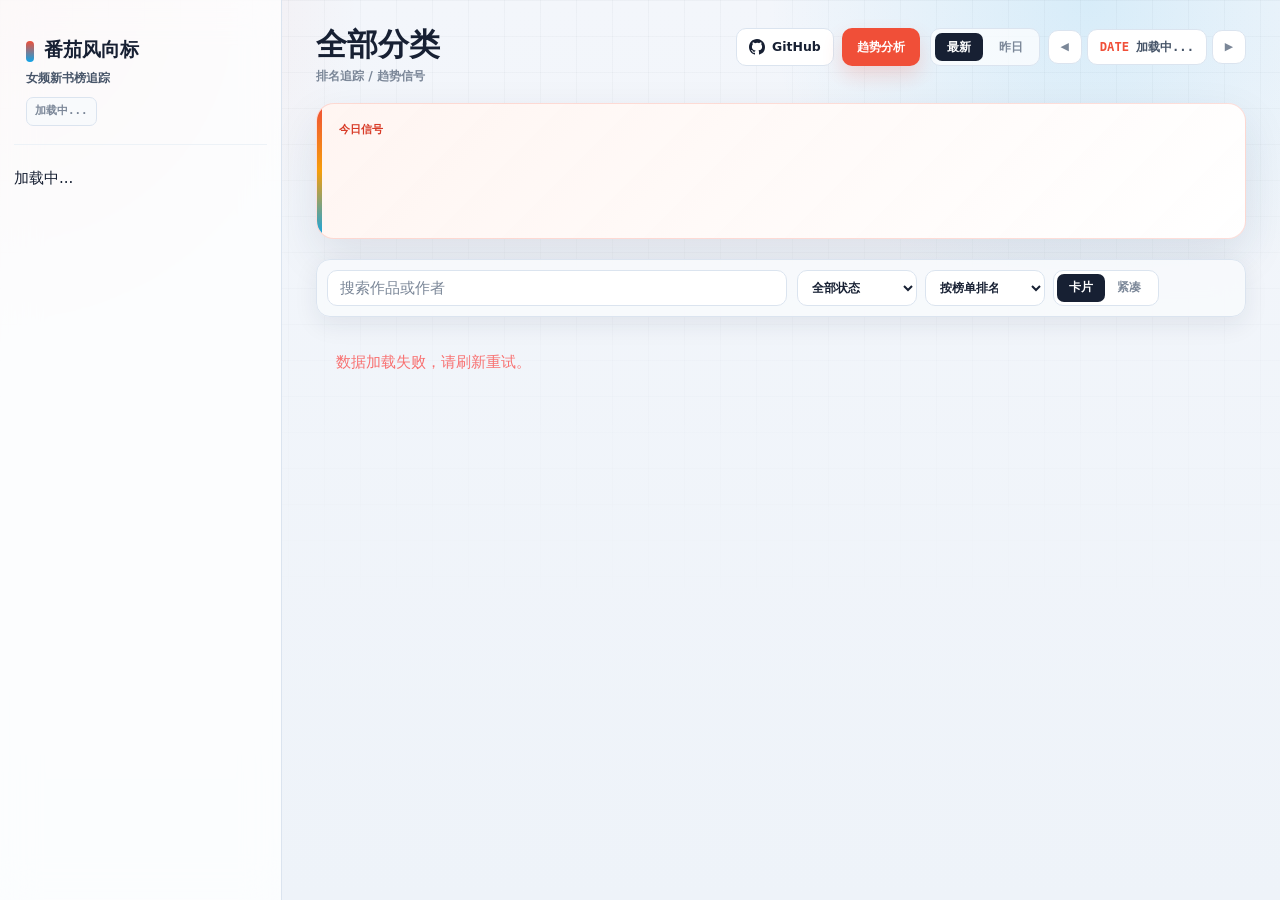
==== index.html @ 309a1c11 "Improve dashboard UI and filtering" ====
<!DOCTYPE html>
<html lang="zh-CN">
<head>
    <meta charset="UTF-8">
    <meta name="viewport" content="width=device-width, initial-scale=1.0">
    <title>番茄女频新书榜 · 风向标 | 每日女频趋势追踪</title>
    <link rel="stylesheet" href="css/style.css">
    <meta name="description" content="番茄小说女频新书榜趋势分析与风向标">
</head>
<body>
    <div class="app-container">
        <!-- 侧边栏 -->
        <aside class="sidebar" id="sidebar">
            <div class="sidebar-header">
                <h1>番茄风向标</h1>
                <p class="sidebar-subtitle">女频新书榜追踪</p>
                <p id="update-date" class="update-date">加载中...</p>
            </div>
            <nav class="category-nav">
                <ul id="category-list">
                    <li class="loading-item">加载中...</li>
                </ul>
            </nav>
        </aside>

        <!-- 主内容区 -->
        <main class="main-content">
            <header class="main-header">
                <button class="mobile-menu-btn" id="mobile-menu-btn" aria-label="菜单">☰</button>
                <div class="header-left">
                    <h2 id="current-category-title">全部分类</h2>
                </div>
                <div class="header-right">
                    <div class="header-links">
                        <a class="github-link-btn" href="https://github.com/IGuanggg/FanqieRankTracker" target="_blank" rel="noopener noreferrer" aria-label="打开 GitHub 仓库">
                            <svg viewBox="0 0 16 16" aria-hidden="true" focusable="false">
                                <path d="M8 0C3.58 0 0 3.58 0 8c0 3.54 2.29 6.53 5.47 7.59.4.07.55-.17.55-.38 0-.19-.01-.82-.01-1.49-2.01.37-2.53-.49-2.69-.94-.09-.23-.48-.94-.82-1.13-.28-.15-.68-.52-.01-.53.63-.01 1.08.58 1.23.82.72 1.21 1.87.87 2.33.66.07-.52.28-.87.51-1.07-1.78-.2-3.64-.89-3.64-3.95 0-.87.31-1.59.82-2.15-.08-.2-.36-1.02.08-2.12 0 0 .67-.21 2.2.82A7.65 7.65 0 0 1 8 3.87c.68 0 1.36.09 2 .26 1.53-1.04 2.2-.82 2.2-.82.44 1.1.16 1.92.08 2.12.51.56.82 1.27.82 2.15 0 3.07-1.87 3.75-3.65 3.95.29.25.54.73.54 1.48 0 1.07-.01 1.93-.01 2.2 0 .21.15.46.55.38A8.013 8.013 0 0 0 16 8c0-4.42-3.58-8-8-8Z"/>
                            </svg>
                            <span>GitHub</span>
                        </a>
                        <a class="trend-link-btn" href="trend.html">趋势分析</a>
                    </div>
                    <div class="date-tools">
                        <div class="date-presets" id="date-presets">
                            <button class="preset-btn active" data-preset="latest">最新</button>
                            <button class="preset-btn" data-preset="yesterday">昨日</button>
                        </div>
                        <div class="date-picker-wrap">
                            <button class="date-nav-btn" id="date-prev" aria-label="前一天" title="前一天">◀</button>
                            <button class="date-picker-btn" id="date-picker-btn">
                                <span class="date-icon">DATE</span>
                                <span id="date-display">加载中...</span>
                            </button>
                            <button class="date-nav-btn" id="date-next" aria-label="后一天" title="后一天">▶</button>
                            <input type="date" id="date-input" class="date-input-hidden">
                        </div>
                    </div>
                </div>
            </header>

            <!-- 风向标区域 -->
            <section class="trend-panel" id="trend-panel">
                <div class="trend-ai is-collapsed" id="trend-ai">
                    <div class="ai-heading">
                        <div class="ai-label">今日信号</div>
                        <button class="ai-toggle" id="ai-toggle" type="button" aria-expanded="false" aria-controls="ai-content">展开</button>
                    </div>
                    <div class="ai-content" id="ai-content"></div>
                </div>
            </section>

            <section class="ranking-toolbar" aria-label="榜单筛选">
                <label class="search-field" for="book-search">
                    <span class="sr-only">搜索作品或作者</span>
                    <input id="book-search" type="search" placeholder="搜索作品或作者" autocomplete="off">
                </label>
                <div class="ranking-filters">
                    <select id="change-filter" aria-label="筛选排名状态">
                        <option value="all">全部状态</option>
                        <option value="new">新上榜</option>
                        <option value="up">排名上升</option>
                        <option value="down">排名下降</option>
                    </select>
                    <select id="sort-mode" aria-label="榜单排序方式">
                        <option value="rank">按榜单排名</option>
                        <option value="reads">按在读数</option>
                        <option value="momentum">按上升幅度</option>
                    </select>
                    <div class="view-switch" role="group" aria-label="榜单视图">
                        <button class="view-btn active" type="button" data-view="cards" aria-pressed="true">卡片</button>
                        <button class="view-btn" type="button" data-view="compact" aria-pressed="false">紧凑</button>
                    </div>
                </div>
                <p class="result-summary" id="result-summary" aria-live="polite"></p>
            </section>

            <!-- 书籍瀑布流 -->
            <section class="books-waterfall" id="books-waterfall">
                <!-- 书籍卡片由 JS 动态渲染 -->
            </section>
        </main>
    </div>

    <script src="js/app.js"></script>
</body>
</html>
---- css/style.css ----
/* ============================================================
   Fanqie Rank Tracker - Tomato Signal Dashboard
   Based on Open Design "dashboard": compact cards, cool surfaces,
   status-first information design. Adapted with Fanqie tomato red
   and readable Chinese data typography.
   ============================================================ */

:root {
    --bg: #f3f6fb;
    --bg-strong: #e8eef7;
    --surface: #ffffff;
    --surface-soft: #f8fafc;
    --surface-tint: #fff4f0;
    --surface-cool: #eef6ff;
    --panel: rgba(255, 255, 255, 0.86);
    --panel-solid: #ffffff;
    --border: #dbe4ef;
    --border-soft: #edf2f7;
    --border-strong: #c8d4e3;

    --text-primary: #172033;
    --text-secondary: #475569;
    --text-muted: #7b8798;
    --text-faint: #a8b3c3;

    --accent: #f04f38;
    --accent-strong: #d83b27;
    --accent-soft: rgba(240, 79, 56, 0.1);
    --accent-wash: #fff0eb;
    --accent-on: #ffffff;

    --info: #0ea5e9;
    --info-soft: rgba(14, 165, 233, 0.1);
    --green: #10b981;
    --green-soft: rgba(16, 185, 129, 0.12);
    --red: #ef4444;
    --red-soft: rgba(239, 68, 68, 0.1);
    --amber: #f59e0b;
    --amber-soft: rgba(245, 158, 11, 0.13);
    --purple: #7c3aed;

    --shadow-card: 0 18px 46px rgba(25, 39, 64, 0.1);
    --shadow-hover: 0 22px 54px rgba(25, 39, 64, 0.16);
    --ring: 0 0 0 4px rgba(240, 79, 56, 0.14);

    --radius-xl: 18px;
    --radius-lg: 14px;
    --radius-md: 10px;
    --radius-sm: 7px;
    --radius-pill: 999px;

    --sidebar-w: 282px;
    --font-display: Inter, "PingFang SC", "Microsoft YaHei", system-ui, sans-serif;
    --font-body: Inter, "PingFang SC", "Microsoft YaHei", system-ui, sans-serif;
    --font-mono: "IBM Plex Mono", "SFMono-Regular", Consolas, ui-monospace, monospace;
}

* {
    box-sizing: border-box;
    margin: 0;
    padding: 0;
}

html {
    color-scheme: light;
}

body {
    min-height: 100vh;
    background:
        radial-gradient(circle at top left, rgba(240, 79, 56, 0.12), transparent 360px),
        radial-gradient(circle at 85% 0, rgba(14, 165, 233, 0.12), transparent 320px),
        linear-gradient(180deg, var(--bg) 0%, #eef3f9 100%);
    color: var(--text-primary);
    font-family: var(--font-body);
    font-size: 15px;
    line-height: 1.55;
    overflow-x: hidden;
    -webkit-font-smoothing: antialiased;
    text-rendering: optimizeLegibility;
}

body::before {
    content: "";
    position: fixed;
    inset: 0;
    pointer-events: none;
    background-image:
        linear-gradient(rgba(23, 32, 51, 0.035) 1px, transparent 1px),
        linear-gradient(90deg, rgba(23, 32, 51, 0.035) 1px, transparent 1px);
    background-size: 36px 36px;
    mask-image: linear-gradient(180deg, rgba(0, 0, 0, 0.85), transparent 70%);
    z-index: -1;
}

button,
select,
input {
    font: inherit;
}

button,
a,
select {
    -webkit-tap-highlight-color: transparent;
}

button:focus-visible,
a:focus-visible,
select:focus-visible,
input:focus-visible {
    outline: none;
    box-shadow: var(--ring);
}

::selection {
    background: rgba(240, 79, 56, 0.2);
    color: var(--text-primary);
}

::-webkit-scrollbar {
    width: 10px;
    height: 10px;
}

::-webkit-scrollbar-track {
    background: transparent;
}

::-webkit-scrollbar-thumb {
    background: #cbd6e4;
    border: 3px solid transparent;
    border-radius: var(--radius-pill);
    background-clip: content-box;
}

::-webkit-scrollbar-thumb:hover {
    background: #aebbd0;
    border: 3px solid transparent;
    background-clip: content-box;
}

.app-container {
    display: flex;
    min-height: 100vh;
}

/* ===== Sidebar ===== */
.sidebar {
    width: var(--sidebar-w);
    flex-shrink: 0;
    position: sticky;
    top: 0;
    z-index: 100;
    height: 100vh;
    padding: 24px 14px;
    overflow-y: auto;
    background: rgba(255, 255, 255, 0.78);
    border-right: 1px solid var(--border);
    backdrop-filter: blur(18px);
    -webkit-backdrop-filter: blur(18px);
    transition: transform 0.22s cubic-bezier(0.2, 0, 0, 1);
}

.sidebar-header {
    margin-bottom: 22px;
    padding: 14px 12px 18px;
    border-bottom: 1px solid var(--border-soft);
}

.sidebar-header h1 {
    position: relative;
    padding-left: 18px;
    color: var(--text-primary);
    font-family: var(--font-display);
    font-size: 1.2rem;
    font-weight: 760;
    line-height: 1.2;
}

.sidebar-header h1::before {
    content: "";
    position: absolute;
    left: 0;
    top: 0.18em;
    width: 8px;
    height: 1.05em;
    border-radius: var(--radius-pill);
    background: linear-gradient(180deg, var(--accent), var(--info));
}

.sidebar-subtitle {
    margin-top: 7px;
    color: var(--text-secondary);
    font-size: 0.78rem;
    font-weight: 650;
}

.update-date {
    display: inline-flex;
    margin-top: 10px;
    padding: 5px 8px;
    border: 1px solid var(--border);
    border-radius: var(--radius-sm);
    background: var(--surface-soft);
    color: var(--text-muted);
    font-family: var(--font-mono);
    font-size: 0.68rem;
    font-weight: 650;
}

.category-nav ul {
    list-style: none;
}

.category-option {
    width: 100%;
    min-height: 38px;
    margin-bottom: 4px;
    padding: 9px 10px;
    border: 1px solid transparent;
    border-radius: var(--radius-md);
    background: transparent;
    color: var(--text-secondary);
    cursor: pointer;
    display: flex;
    align-items: center;
    justify-content: space-between;
    gap: 8px;
    font-size: 0.88rem;
    font-weight: 620;
    text-align: left;
    transition:
        background-color 0.18s ease,
        border-color 0.18s ease,
        color 0.18s ease,
        transform 0.18s ease;
}

.category-option:hover {
    background: var(--surface-soft);
    border-color: var(--border);
    color: var(--text-primary);
    transform: translateX(2px);
}

.category-nav li.active .category-option {
    background: var(--accent-wash);
    border-color: rgba(240, 79, 56, 0.22);
    color: var(--accent-strong);
}

.cat-badge {
    min-width: 28px;
    padding: 2px 7px;
    border-radius: var(--radius-pill);
    font-family: var(--font-mono);
    font-size: 0.68rem;
    font-weight: 760;
    text-align: center;
}

.cat-badge.new {
    background: var(--green-soft);
    color: #087f5b;
}

/* ===== Main Layout ===== */
.main-content {
    flex: 1;
    min-width: 0;
    padding: 28px 34px 48px;
}

.main-header {
    display: flex;
    align-items: flex-start;
    justify-content: space-between;
    gap: 20px;
    margin-bottom: 20px;
}

.header-left {
    flex-shrink: 0;
    min-width: 0;
}

.main-header h2 {
    color: var(--text-primary);
    font-family: var(--font-display);
    font-size: clamp(1.65rem, 2.4vw, 2.35rem);
    font-weight: 780;
    line-height: 1.08;
    letter-spacing: 0;
}

.main-header h2::after {
    content: "排名追踪 / 趋势信号";
    display: block;
    margin-top: 8px;
    color: var(--text-muted);
    font-family: var(--font-body);
    font-size: 0.78rem;
    font-weight: 650;
}

.header-right {
    display: flex;
    align-items: center;
    justify-content: flex-end;
    flex-wrap: wrap;
    gap: 10px;
}

.header-links,
.date-tools {
    display: flex;
    align-items: center;
    gap: 8px;
}

.github-link-btn,
.trend-link-btn,
.preset-btn,
.date-picker-btn,
.date-nav-btn,
.mobile-menu-btn,
.range-btn,
.category-chip,
.back-link,
.source-link-btn,
.hot-type-row,
.book-copy-btn,
.category-option,
.ai-toggle,
.view-btn {
    transition:
        background-color 0.18s ease,
        border-color 0.18s ease,
        color 0.18s ease,
        box-shadow 0.18s ease,
        transform 0.18s ease;
}

.github-link-btn {
    min-height: 36px;
    padding: 8px 12px;
    border: 1px solid var(--border);
    border-radius: var(--radius-md);
    background: var(--surface);
    color: var(--text-primary);
    display: inline-flex;
    align-items: center;
    justify-content: center;
    gap: 7px;
    font-size: 0.78rem;
    font-weight: 760;
    text-decoration: none;
    white-space: nowrap;
}

.github-link-btn svg {
    width: 16px;
    height: 16px;
    fill: currentColor;
    flex: 0 0 auto;
}

.github-link-btn:hover {
    border-color: var(--text-primary);
    background: var(--text-primary);
    color: #ffffff;
    transform: translateY(-1px);
}

.trend-link-btn {
    min-height: 36px;
    padding: 8px 14px;
    border: 1px solid rgba(240, 79, 56, 0.24);
    border-radius: var(--radius-md);
    background: var(--accent);
    color: var(--accent-on);
    display: inline-flex;
    align-items: center;
    justify-content: center;
    font-size: 0.78rem;
    font-weight: 760;
    text-decoration: none;
    white-space: nowrap;
    box-shadow: 0 10px 20px rgba(240, 79, 56, 0.18);
}

.trend-link-btn:hover {
    background: var(--accent-strong);
    transform: translateY(-1px);
}

.date-presets,
.trend-range {
    display: inline-flex;
    gap: 4px;
    padding: 4px;
    border: 1px solid var(--border);
    border-radius: var(--radius-md);
    background: rgba(255, 255, 255, 0.7);
}

.preset-btn,
.range-btn {
    height: 28px;
    padding: 0 12px;
    border: 0;
    border-radius: var(--radius-sm);
    background: transparent;
    color: var(--text-muted);
    cursor: pointer;
    font-size: 0.75rem;
    font-weight: 720;
    white-space: nowrap;
}

.preset-btn:hover,
.range-btn:hover {
    background: var(--surface-soft);
    color: var(--text-primary);
}

.preset-btn.active,
.range-btn.active {
    background: var(--text-primary);
    color: #ffffff;
}

.date-picker-wrap {
    display: inline-flex;
    align-items: center;
    gap: 5px;
    position: relative;
}

.date-picker-btn {
    min-height: 36px;
    padding: 8px 12px;
    border: 1px solid var(--border);
    border-radius: var(--radius-md);
    background: var(--surface);
    color: var(--text-secondary);
    cursor: pointer;
    display: inline-flex;
    align-items: center;
    gap: 7px;
    font-family: var(--font-mono);
    font-size: 0.76rem;
    font-weight: 650;
    white-space: nowrap;
}

.date-picker-btn:hover {
    border-color: rgba(240, 79, 56, 0.28);
    color: var(--accent-strong);
}

.date-picker-btn .date-icon {
    color: var(--accent);
    font-size: 0.76rem;
}

.date-nav-btn {
    width: 34px;
    height: 34px;
    border: 1px solid var(--border);
    border-radius: var(--radius-md);
    background: var(--surface);
    color: var(--text-muted);
    cursor: pointer;
    display: inline-flex;
    align-items: center;
    justify-content: center;
    font-size: 0.68rem;
}

.date-nav-btn:hover:not(:disabled) {
    border-color: var(--accent);
    color: var(--accent-strong);
    transform: translateY(-1px);
}

.date-nav-btn:disabled {
    opacity: 0.42;
    cursor: not-allowed;
}

.date-picker-btn.is-historical {
    background: var(--accent-wash);
    border-color: rgba(240, 79, 56, 0.28);
    color: var(--accent-strong);
}

.date-input-hidden {
    position: absolute;
    top: 100%;
    right: 0;
    width: 0;
    height: 0;
    border: 0;
    opacity: 0;
    pointer-events: none;
}

.mobile-menu-btn {
    display: none;
    width: 38px;
    height: 38px;
    border: 1px solid var(--border);
    border-radius: var(--radius-md);
    background: var(--surface);
    color: var(--text-primary);
    cursor: pointer;
    font-size: 1rem;
}

.mobile-menu-btn:hover {
    border-color: var(--accent);
    color: var(--accent);
}

/* ===== Trend Panel ===== */
.trend-panel {
    display: grid;
    grid-template-columns: 1fr;
    margin-bottom: 20px;
}

.trend-ai {
    position: relative;
    min-height: 136px;
    padding: 18px 22px 20px;
    border: 1px solid rgba(240, 79, 56, 0.18);
    border-radius: var(--radius-xl);
    background:
        linear-gradient(135deg, rgba(255, 244, 240, 0.9), rgba(255, 255, 255, 0.96)),
        var(--surface);
    box-shadow: var(--shadow-card);
    overflow: hidden;
}

.ai-heading {
    margin-bottom: 10px;
    display: flex;
    align-items: center;
    justify-content: space-between;
    gap: 12px;
}

.ai-toggle {
    display: none;
    min-height: 30px;
    padding: 5px 10px;
    border: 1px solid rgba(240, 79, 56, 0.2);
    border-radius: var(--radius-sm);
    background: var(--accent-wash);
    color: var(--accent-strong);
    cursor: pointer;
    font-size: 0.74rem;
    font-weight: 720;
}

.trend-ai::before {
    content: "";
    position: absolute;
    inset: 0 auto 0 0;
    width: 5px;
    background: linear-gradient(180deg, var(--accent), var(--amber), var(--info));
}

.ai-label,
.panel-kicker,
.back-link {
    color: var(--accent-strong);
    font-family: var(--font-mono);
    font-size: 0.68rem;
    font-weight: 760;
    letter-spacing: 0;
    text-transform: uppercase;
}

.ai-label {
    margin-bottom: 0;
}

.ai-content {
    color: var(--text-secondary);
    font-size: 0.92rem;
    line-height: 1.85;
    white-space: pre-wrap;
    user-select: text;
}

.ai-content strong,
.summary-item strong {
    padding: 1px 5px;
    border-radius: 4px;
    background: var(--accent-soft);
    color: var(--accent-strong);
    font-weight: 760;
}

.ai-content em {
    color: #087f5b;
    font-style: normal;
    font-weight: 720;
}

.ai-content .cursor {
    display: inline-block;
    width: 2px;
    height: 1.05em;
    margin-left: 2px;
    background: var(--accent);
    vertical-align: text-bottom;
    animation: blink 0.8s steps(1) infinite;
}

@keyframes blink {
    0%, 100% { opacity: 1; }
    50% { opacity: 0; }
}

.ai-loading,
.muted-line {
    color: var(--text-muted);
    font-size: 0.86rem;
}

/* ===== Ranking Toolbar ===== */
.ranking-toolbar {
    position: sticky;
    top: 0;
    z-index: 40;
    margin-bottom: 14px;
    padding: 10px;
    border: 1px solid var(--border);
    border-radius: var(--radius-lg);
    background: rgba(248, 250, 252, 0.92);
    box-shadow: 0 8px 24px rgba(25, 39, 64, 0.08);
    backdrop-filter: blur(16px);
    -webkit-backdrop-filter: blur(16px);
    display: grid;
    grid-template-columns: minmax(210px, 1fr) auto auto;
    align-items: center;
    gap: 10px;
}

.search-field input,
.ranking-filters select {
    width: 100%;
    height: 36px;
    border: 1px solid var(--border);
    border-radius: var(--radius-md);
    background: var(--surface);
    color: var(--text-primary);
}

.search-field input { padding: 0 12px; }
.search-field input::placeholder { color: var(--text-muted); }

.ranking-filters {
    display: flex;
    align-items: center;
    gap: 8px;
}

.ranking-filters select {
    min-width: 118px;
    padding: 0 30px 0 10px;
    cursor: pointer;
    font-size: 0.78rem;
    font-weight: 650;
}

.view-switch {
    min-width: 106px;
    flex-shrink: 0;
    display: inline-flex;
    padding: 3px;
    border: 1px solid var(--border);
    border-radius: var(--radius-md);
    background: var(--surface);
}

.view-btn {
    min-width: 48px;
    height: 28px;
    padding: 0 10px;
    border: 0;
    border-radius: var(--radius-sm);
    background: transparent;
    color: var(--text-muted);
    cursor: pointer;
    font-size: 0.74rem;
    font-weight: 720;
    white-space: nowrap;
}

.view-btn.active { background: var(--text-primary); color: #ffffff; }

.result-summary {
    min-width: 66px;
    color: var(--text-muted);
    font-family: var(--font-mono);
    font-size: 0.72rem;
    font-weight: 650;
    text-align: right;
    white-space: nowrap;
}

.sr-only {
    position: absolute;
    width: 1px;
    height: 1px;
    padding: 0;
    margin: -1px;
    overflow: hidden;
    clip: rect(0, 0, 0, 0);
    white-space: nowrap;
    border: 0;
}

/* ===== Book Grid ===== */
.books-waterfall {
    display: grid;
    grid-template-columns: repeat(auto-fill, minmax(292px, 1fr));
    gap: 16px;
    align-items: start;
}

.book-card {
    position: relative;
    min-height: 188px;
    overflow: hidden;
    border: 1px solid var(--border);
    border-radius: var(--radius-lg);
    background: var(--surface);
    box-shadow: var(--shadow-card);
    user-select: text;
    -webkit-user-select: text;
    transition:
        border-color 0.2s ease,
        box-shadow 0.2s ease,
        transform 0.2s ease;
}

.book-card-link {
    min-height: 188px;
    display: grid;
    grid-template-columns: 98px minmax(0, 1fr);
    color: inherit;
    text-decoration: none;
}

.book-card:hover {
    border-color: rgba(240, 79, 56, 0.3);
    box-shadow: var(--shadow-hover);
    transform: translateY(-3px);
}

.book-card:focus-within {
    border-color: rgba(240, 79, 56, 0.34);
    box-shadow: var(--ring), var(--shadow-card);
}

.book-card-link:focus-visible {
    outline: none;
    box-shadow: none;
}

.book-cover {
    min-height: 188px;
    background:
        linear-gradient(135deg, rgba(240, 79, 56, 0.18), rgba(14, 165, 233, 0.12)),
        var(--surface-cool);
    overflow: hidden;
    position: relative;
}

.book-cover img {
    width: 100%;
    height: 100%;
    min-height: 188px;
    object-fit: cover;
    display: block;
    transition: transform 0.5s ease;
}

.book-card:hover .book-cover img {
    transform: scale(1.04);
}

.no-cover {
    height: 100%;
    min-height: 188px;
    padding: 12px;
    color: var(--text-muted);
    display: flex;
    align-items: center;
    justify-content: center;
    font-size: 0.78rem;
    text-align: center;
}

.book-info {
    min-width: 0;
    padding: 14px 14px 52px;
    display: flex;
    flex-direction: column;
    gap: 8px;
}

.book-title {
    color: var(--text-primary);
    display: -webkit-box;
    overflow: hidden;
    font-family: var(--font-display);
    font-size: 0.98rem;
    font-weight: 760;
    letter-spacing: 0;
    line-height: 1.45;
    -webkit-box-orient: vertical;
    -webkit-line-clamp: 2;
}

.book-meta {
    display: flex;
    align-items: center;
    justify-content: space-between;
    gap: 8px;
    color: var(--text-muted);
    font-size: 0.75rem;
}

.book-author {
    min-width: 0;
    overflow: hidden;
    color: var(--text-secondary);
    font-weight: 650;
    text-overflow: ellipsis;
    white-space: nowrap;
}

.book-reads {
    flex-shrink: 0;
    padding: 3px 7px;
    border: 1px solid rgba(240, 79, 56, 0.18);
    border-radius: var(--radius-pill);
    background: var(--accent-wash);
    color: var(--accent-strong);
    font-family: var(--font-mono);
    font-size: 0.68rem;
    font-weight: 700;
}

.book-intro {
    color: var(--text-muted);
    display: -webkit-box;
    overflow: hidden;
    font-size: 0.78rem;
    line-height: 1.65;
    -webkit-box-orient: vertical;
    -webkit-line-clamp: 3;
}

.book-rank {
    position: absolute;
    left: 10px;
    top: 10px;
    z-index: 10;
    min-width: 32px;
    padding: 4px 8px;
    border: 1px solid rgba(255, 255, 255, 0.42);
    border-radius: var(--radius-md);
    background: rgba(23, 32, 51, 0.78);
    color: #ffffff;
    font-family: var(--font-mono);
    font-size: 0.76rem;
    font-weight: 800;
    text-align: center;
    backdrop-filter: blur(10px);
    -webkit-backdrop-filter: blur(10px);
}

.rank-1 {
    background: linear-gradient(135deg, #ff6a3d, #f59e0b);
    border-color: transparent;
}

.rank-2 {
    background: linear-gradient(135deg, #64748b, #94a3b8);
    border-color: transparent;
}

.rank-3 {
    background: linear-gradient(135deg, #9a6b3d, #d19b61);
    border-color: transparent;
}

.book-change {
    position: absolute;
    right: 10px;
    top: 10px;
    z-index: 10;
    padding: 4px 8px;
    border-radius: var(--radius-md);
    background: rgba(255, 255, 255, 0.86);
    border: 1px solid var(--border);
    font-family: var(--font-mono);
    font-size: 0.68rem;
    font-weight: 800;
    backdrop-filter: blur(10px);
    -webkit-backdrop-filter: blur(10px);
}

.book-change.up {
    color: #087f5b;
}

.book-change.down {
    color: #b91c1c;
}

.book-change.new {
    color: #9a5b00;
}

.book-copy-btn {
    position: absolute;
    right: 14px;
    bottom: 13px;
    z-index: 12;
    width: max-content;
    max-width: 100%;
    padding: 6px 10px;
    border: 1px solid var(--border);
    border-radius: var(--radius-md);
    background: var(--surface-soft);
    color: var(--text-secondary);
    cursor: pointer;
    font-size: 0.74rem;
    font-weight: 720;
    white-space: nowrap;
}

.book-copy-btn:hover {
    border-color: rgba(240, 79, 56, 0.28);
    background: var(--accent-wash);
    color: var(--accent-strong);
    transform: translateY(-1px);
}

.book-copy-btn.copied {
    border-color: rgba(16, 185, 129, 0.24);
    background: var(--green-soft);
    color: #087f5b;
}

.books-waterfall.compact-view {
    grid-template-columns: 1fr;
    gap: 8px;
}

.compact-view .book-card,
.compact-view .book-card-link { min-height: 76px; }
.compact-view .book-card { border-radius: var(--radius-md); box-shadow: 0 5px 16px rgba(25, 39, 64, 0.07); }
.compact-view .book-card:hover { transform: translateY(-1px); }
.compact-view .book-card-link { display: block; padding: 11px 110px 11px 62px; }
.compact-view .book-cover { display: none; }

.compact-view .book-info {
    padding: 0;
    display: grid;
    grid-template-columns: minmax(190px, 1.2fr) minmax(145px, 0.72fr) minmax(0, 1.5fr);
    align-items: center;
    gap: 18px;
}

.compact-view .book-title,
.compact-view .book-intro { display: block; overflow: hidden; text-overflow: ellipsis; white-space: nowrap; }
.compact-view .book-meta { gap: 10px; }
.compact-view .book-rank { left: 14px; top: 10px; }
.compact-view .book-change { left: 14px; right: auto; top: auto; bottom: 7px; padding: 2px 5px; }
.compact-view .book-copy-btn { top: 50%; right: 12px; bottom: auto; transform: translateY(-50%); }
.compact-view .book-copy-btn:hover { transform: translateY(calc(-50% - 1px)); }

.empty-state {
    grid-column: 1 / -1;
    padding: 56px 20px;
    border: 1px dashed var(--border-strong);
    border-radius: var(--radius-xl);
    background: rgba(255, 255, 255, 0.72);
    color: var(--text-secondary);
    text-align: center;
}

.empty-state p {
    margin-bottom: 6px;
    font-size: 1rem;
    font-weight: 720;
}

.empty-state .empty-hint {
    color: var(--text-muted);
    font-size: 0.84rem;
    font-weight: 500;
}

/* ===== Book Detail Page ===== */
.book-page {
    min-height: 100vh;
}

.book-shell {
    width: min(1120px, calc(100% - 48px));
    margin: 0 auto;
    padding: 28px 0 56px;
}

.book-topbar {
    margin-bottom: 16px;
    display: flex;
    align-items: center;
    justify-content: space-between;
    gap: 12px;
}

.book-detail-page {
    display: grid;
    gap: 16px;
}

.book-loading,
.book-empty-state {
    padding: 42px 24px;
    border: 1px solid var(--border);
    border-radius: var(--radius-xl);
    background: var(--panel-solid);
    color: var(--text-secondary);
    box-shadow: var(--shadow-card);
    text-align: center;
}

.book-empty-state p {
    margin-bottom: 14px;
    font-weight: 720;
}

.book-detail-hero {
    padding: 22px;
    border: 1px solid var(--border);
    border-radius: var(--radius-xl);
    background:
        linear-gradient(135deg, rgba(255, 244, 240, 0.88), rgba(255, 255, 255, 0.95)),
        var(--surface);
    box-shadow: var(--shadow-card);
    display: grid;
    grid-template-columns: 180px minmax(0, 1fr);
    gap: 22px;
}

.detail-cover {
    min-height: 256px;
    overflow: hidden;
    border-radius: var(--radius-lg);
    background:
        linear-gradient(135deg, rgba(240, 79, 56, 0.18), rgba(14, 165, 233, 0.12)),
        var(--surface-cool);
}

.detail-cover img {
    width: 100%;
    height: 100%;
    min-height: 256px;
    object-fit: cover;
    display: block;
}

.detail-main {
    min-width: 0;
    display: flex;
    flex-direction: column;
    align-items: flex-start;
}

.detail-main h1 {
    margin-bottom: 8px;
    color: var(--text-primary);
    font-family: var(--font-display);
    font-size: clamp(1.7rem, 3vw, 2.6rem);
    font-weight: 800;
    line-height: 1.12;
}

.detail-author {
    color: var(--text-secondary);
    font-size: 0.9rem;
    font-weight: 650;
}

.detail-stats {
    width: 100%;
    margin: 18px 0;
    display: grid;
    grid-template-columns: repeat(3, minmax(0, 1fr));
    gap: 10px;
}

.detail-stats span {
    min-width: 0;
    padding: 12px;
    border: 1px solid var(--border-soft);
    border-radius: var(--radius-md);
    background: rgba(255, 255, 255, 0.7);
}

.detail-stats strong,
.detail-stats small {
    display: block;
}

.detail-stats strong {
    color: var(--accent-strong);
    font-family: var(--font-mono);
    font-size: 1rem;
    font-weight: 800;
}

.detail-stats small {
    margin-top: 4px;
    color: var(--text-muted);
    font-size: 0.72rem;
    font-weight: 700;
}

.detail-intro {
    color: var(--text-secondary);
    font-size: 0.92rem;
    line-height: 1.9;
}

.source-link-btn {
    min-height: 38px;
    padding: 9px 14px;
    border: 1px solid rgba(240, 79, 56, 0.24);
    border-radius: var(--radius-md);
    background: var(--accent);
    color: var(--accent-on);
    display: inline-flex;
    align-items: center;
    justify-content: center;
    font-size: 0.82rem;
    font-weight: 760;
    text-decoration: none;
    white-space: nowrap;
    box-shadow: 0 10px 20px rgba(240, 79, 56, 0.18);
}

.detail-actions {
    margin-top: 18px;
    display: flex;
    flex-wrap: wrap;
    gap: 10px;
}

.detail-actions .book-copy-btn {
    min-height: 38px;
    margin-top: 0;
}

.source-link-btn:hover {
    background: var(--accent-strong);
    transform: translateY(-1px);
}

.book-detail-grid {
    display: grid;
    grid-template-columns: minmax(0, 1.4fr) minmax(280px, 0.8fr);
    gap: 16px;
}

.detail-panel {
    padding: 18px;
    border: 1px solid var(--border);
    border-radius: var(--radius-xl);
    background: var(--panel-solid);
    box-shadow: var(--shadow-card);
}

.detail-panel h2 {
    margin-bottom: 14px;
    color: var(--text-primary);
    font-size: 1.18rem;
    font-weight: 760;
}

.reads-chart-wrap {
    width: 100%;
    overflow-x: auto;
}

.reads-chart-frame {
    position: relative;
    min-width: 620px;
}

.reads-chart {
    display: block;
    width: 100%;
    height: auto;
}

.chart-grid {
    stroke: rgba(219, 228, 239, 0.72);
    stroke-width: 1;
}

.chart-axis-base {
    stroke: var(--border-strong);
    stroke-width: 1;
}

.chart-axis-label,
.chart-date-label {
    fill: var(--text-muted);
    font-family: var(--font-mono);
    font-size: 0.68rem;
    font-weight: 650;
}

.reads-line {
    fill: none;
    stroke: var(--accent);
    stroke-width: 2.4;
    stroke-linecap: round;
    stroke-linejoin: round;
}

.chart-hover-line {
    opacity: 0;
    stroke: var(--border-strong);
    stroke-dasharray: 4 4;
    stroke-width: 1;
}

.chart-hover-line.show {
    opacity: 1;
}

.reads-hover-point {
    opacity: 0;
    fill: var(--accent);
    stroke: #ffffff;
    stroke-width: 2.4;
}

.reads-hover-point.show {
    opacity: 1;
}

.chart-hit-area {
    fill: transparent;
    cursor: crosshair;
    pointer-events: all;
}

.reads-tooltip {
    position: absolute;
    z-index: 5;
    min-width: 178px;
    padding: 14px 16px;
    border: 1px solid var(--border-soft);
    border-radius: var(--radius-sm);
    background: var(--surface);
    box-shadow: var(--shadow-card);
    color: var(--text-secondary);
    pointer-events: none;
}

.reads-tooltip time {
    display: block;
    margin-bottom: 10px;
    padding-bottom: 10px;
    border-bottom: 1px solid var(--border-soft);
    color: var(--text-muted);
    font-family: var(--font-mono);
    font-size: 0.74rem;
    font-weight: 650;
}

.reads-tooltip div {
    display: grid;
    grid-template-columns: auto 1fr auto;
    align-items: center;
    gap: 8px;
    font-size: 0.8rem;
}

.reads-tooltip i {
    width: 7px;
    height: 7px;
    border-radius: var(--radius-pill);
    background: var(--accent);
}

.reads-tooltip strong {
    color: var(--text-primary);
    font-family: var(--font-mono);
    font-size: 0.78rem;
    font-weight: 800;
}

.book-history-list {
    display: flex;
    flex-direction: column;
}

.book-history-row {
    padding: 10px 0;
    border-bottom: 1px solid var(--border-soft);
    display: grid;
    grid-template-columns: minmax(76px, auto) minmax(0, 1fr) auto;
    align-items: center;
    gap: 10px;
}

.book-history-row:last-child {
    border-bottom: 0;
}

.book-history-row time {
    color: var(--accent-strong);
    font-family: var(--font-mono);
    font-size: 0.72rem;
    font-weight: 760;
}

.book-history-row strong {
    min-width: 0;
    overflow: hidden;
    color: var(--text-primary);
    font-size: 0.82rem;
    font-weight: 720;
    text-overflow: ellipsis;
    white-space: nowrap;
}

.book-history-row span {
    color: #087f5b;
    font-family: var(--font-mono);
    font-size: 0.74rem;
    font-weight: 800;
}

.copy-toast {
    position: fixed;
    left: 50%;
    bottom: 28px;
    z-index: 9999;
    padding: 10px 18px;
    border: 1px solid rgba(16, 185, 129, 0.22);
    border-radius: var(--radius-pill);
    background: rgba(255, 255, 255, 0.92);
    box-shadow: var(--shadow-card);
    color: #087f5b;
    font-size: 0.8rem;
    font-weight: 720;
    opacity: 0;
    pointer-events: none;
    transform: translateX(-50%) translateY(16px);
    transition: all 0.22s ease;
}

.copy-toast.show {
    opacity: 1;
    transform: translateX(-50%) translateY(0);
}

/* ===== Trend Analysis Page ===== */
.trend-page {
    background:
        radial-gradient(circle at 18% -10%, rgba(240, 79, 56, 0.14), transparent 340px),
        radial-gradient(circle at 90% 0, rgba(14, 165, 233, 0.14), transparent 360px),
        linear-gradient(180deg, #f3f6fb 0%, #eef3f9 100%);
}

.trend-shell {
    width: min(1220px, calc(100% - 48px));
    margin: 0 auto;
    padding: 30px 0 56px;
}

.trend-topbar {
    margin-bottom: 14px;
    padding: 18px 20px;
    border: 1px solid var(--border);
    border-radius: var(--radius-xl);
    background: rgba(255, 255, 255, 0.78);
    box-shadow: var(--shadow-card);
    display: flex;
    align-items: flex-end;
    justify-content: space-between;
    gap: 22px;
}

.back-link {
    display: inline-flex;
    align-items: center;
    justify-content: center;
    margin-bottom: 8px;
    min-height: 34px;
    padding: 7px 12px;
    border: 1px solid rgba(240, 79, 56, 0.24);
    border-radius: var(--radius-md);
    background: var(--accent-wash);
    color: var(--accent-strong);
    text-decoration: none;
    font-family: var(--font-body);
    text-transform: none;
}

.back-link:hover {
    background: var(--accent);
    color: var(--accent-on);
    transform: translateY(-1px);
}

.trend-topbar h1 {
    color: var(--text-primary);
    font-family: var(--font-display);
    font-size: clamp(1.85rem, 3vw, 2.45rem);
    font-weight: 780;
    line-height: 1.02;
}

.trend-topbar p {
    margin-top: 7px;
    color: var(--text-muted);
    font-size: 0.86rem;
}

.trend-controls {
    display: flex;
    align-items: center;
    justify-content: flex-end;
    flex-wrap: wrap;
    gap: 10px;
}

.market-board,
.trend-grid {
    display: grid;
    gap: 14px;
}

.market-board {
    grid-template-columns: minmax(320px, 1.15fr) minmax(230px, 0.9fr) minmax(220px, 0.86fr) minmax(260px, 1fr);
    margin-bottom: 14px;
    align-items: start;
}

.type-filter-panel {
    margin-bottom: 14px;
}

.trend-category-buttons {
    display: flex;
    flex-wrap: wrap;
    gap: 8px;
}

.category-chip {
    min-height: 34px;
    padding: 7px 11px;
    border: 1px solid var(--border);
    border-radius: var(--radius-md);
    background: rgba(255, 255, 255, 0.72);
    color: var(--text-secondary);
    cursor: pointer;
    font-size: 0.78rem;
    font-weight: 720;
    line-height: 1;
    white-space: nowrap;
}

.category-chip:hover {
    border-color: rgba(240, 79, 56, 0.28);
    background: var(--accent-wash);
    color: var(--accent-strong);
    transform: translateY(-1px);
}

.category-chip.active {
    border-color: var(--accent);
    background: var(--accent);
    color: var(--accent-on);
    box-shadow: 0 10px 20px rgba(240, 79, 56, 0.16);
}

.trend-grid {
    grid-template-columns: repeat(3, minmax(0, 1fr));
}

.market-summary-card,
.market-card,
.trend-block {
    border: 1px solid var(--border);
    border-radius: var(--radius-lg);
    background: var(--panel-solid);
    box-shadow: var(--shadow-card);
}

.market-summary-card {
    padding: 18px 20px;
    background:
        linear-gradient(135deg, rgba(255, 244, 240, 0.88), rgba(255, 255, 255, 0.95)),
        var(--surface);
}

.market-summary-card h2 {
    margin-bottom: 10px;
    color: var(--text-primary);
    font-size: 1.35rem;
    font-weight: 760;
    line-height: 1.22;
}

.market-summary-card p {
    color: var(--text-secondary);
    font-size: 0.9rem;
    line-height: 1.72;
}

.market-source {
    display: inline-flex;
    margin-top: 12px;
    padding: 5px 8px;
    border: 1px solid rgba(240, 79, 56, 0.18);
    border-radius: var(--radius-sm);
    background: var(--accent-wash);
    color: var(--accent-strong);
    font-family: var(--font-mono);
    font-size: 0.68rem;
    font-weight: 760;
}

.market-card,
.trend-block {
    padding: 18px;
}

.panel-kicker {
    display: block;
    margin-bottom: 8px;
}

.hot-list,
.compact-list {
    display: flex;
    flex-direction: column;
    gap: 8px;
}

.hot-type-row {
    width: 100%;
    padding: 10px;
    border: 1px solid var(--border-soft);
    border-radius: var(--radius-md);
    background: var(--surface-soft);
    color: inherit;
    cursor: pointer;
    display: grid;
    grid-template-columns: 26px minmax(0, 1fr) auto;
    align-items: center;
    column-gap: 10px;
    row-gap: 2px;
    text-align: left;
}

.hot-type-row:not(.hot-type-row-static):hover {
    border-color: rgba(240, 79, 56, 0.24);
    background: var(--accent-wash);
    transform: translateY(-1px);
}

.hot-type-row-static {
    cursor: default;
}

.hot-type-row span {
    width: 26px;
    height: 26px;
    border-radius: var(--radius-sm);
    background: var(--surface);
    color: var(--accent-strong);
    display: inline-flex;
    align-items: center;
    justify-content: center;
    font-family: var(--font-mono);
    font-size: 0.72rem;
    font-weight: 800;
}

.hot-type-row strong {
    min-width: 0;
    overflow: hidden;
    color: var(--text-primary);
    font-size: 0.88rem;
    font-weight: 760;
    text-overflow: ellipsis;
    white-space: nowrap;
}

.hot-type-row small {
    grid-column: 2 / 3;
    min-width: 0;
    overflow: hidden;
    color: var(--text-muted);
    font-size: 0.7rem;
    text-overflow: ellipsis;
    white-space: nowrap;
}

.hot-type-row em {
    grid-column: 3 / 4;
    grid-row: 1 / 3;
    color: #087f5b;
    font-family: var(--font-mono);
    font-size: 0.78rem;
    font-style: normal;
    font-weight: 800;
}

.genre-row strong {
    color: var(--accent-strong);
}

.theme-cloud {
    display: flex;
    align-content: flex-start;
    flex-wrap: wrap;
    gap: 8px;
}

.theme-chip {
    padding: 7px 10px;
    border: 1px solid var(--border-soft);
    border-radius: var(--radius-pill);
    background: var(--surface-soft);
    color: var(--text-secondary);
    display: inline-flex;
    align-items: center;
    gap: 6px;
    font-size: 0.77rem;
    font-weight: 720;
}

.theme-chip small {
    color: var(--accent-strong);
    font-family: var(--font-mono);
    font-size: 0.68rem;
}

.trend-block {
    min-height: 250px;
}

.trend-block-wide {
    grid-column: 1 / -1;
}

.trend-block h2 {
    margin-bottom: 14px;
    color: var(--text-primary);
    font-size: 1.18rem;
    font-weight: 760;
    line-height: 1.25;
}

.compact-row {
    padding: 9px 0;
    border-bottom: 1px solid var(--border-soft);
    display: flex;
    align-items: center;
    justify-content: space-between;
    gap: 12px;
}

.compact-row-link {
    color: inherit;
    text-decoration: none;
}

.compact-row-link:hover strong {
    color: var(--accent-strong);
}

.compact-row:last-child {
    border-bottom: 0;
}

.compact-row strong {
    color: var(--text-primary);
    display: -webkit-box;
    overflow: hidden;
    font-size: 0.88rem;
    font-weight: 720;
    line-height: 1.5;
    -webkit-box-orient: vertical;
    -webkit-line-clamp: 2;
}

.compact-row small {
    display: block;
    margin-top: 2px;
    color: var(--text-muted);
    font-size: 0.72rem;
}

.compact-row span {
    flex-shrink: 0;
    padding: 4px 7px;
    border-radius: var(--radius-sm);
    background: var(--green-soft);
    color: #087f5b;
    font-family: var(--font-mono);
    font-size: 0.74rem;
    font-weight: 800;
}

.summary-feed {
    display: grid;
    grid-template-columns: repeat(auto-fit, minmax(260px, 1fr));
    gap: 12px;
}

.summary-item {
    padding: 14px 15px;
    border: 1px solid var(--border-soft);
    border-radius: var(--radius-md);
    background: var(--surface-soft);
}

.summary-item time {
    display: block;
    margin-bottom: 8px;
    color: var(--accent-strong);
    font-family: var(--font-mono);
    font-size: 0.72rem;
    font-weight: 760;
}

.summary-item div {
    color: var(--text-secondary);
    font-size: 0.82rem;
    line-height: 1.75;
}

.book-mark {
    color: var(--accent-strong);
    font-weight: 760;
}

/* ===== Responsive ===== */
@media (max-width: 1180px) {
    .trend-panel,
    .market-board {
        grid-template-columns: 1fr;
    }

    .trend-grid {
        grid-template-columns: repeat(2, minmax(0, 1fr));
    }
}

@media (max-width: 860px) {
    .sidebar {
        position: fixed;
        left: 0;
        top: 0;
        z-index: 1000;
        width: min(86vw, 300px);
        box-shadow: 18px 0 48px rgba(25, 39, 64, 0.24);
        transform: translateX(-100%);
    }

    .sidebar.open {
        transform: translateX(0);
    }

    .sidebar-overlay {
        position: fixed;
        inset: 0;
        z-index: 999;
        display: none;
        background: rgba(23, 32, 51, 0.34);
        backdrop-filter: blur(3px);
        -webkit-backdrop-filter: blur(3px);
    }

    .sidebar-overlay.show {
        display: block;
    }

    .mobile-menu-btn {
        display: inline-flex;
        align-items: center;
        justify-content: center;
    }

    .main-content {
        padding: 18px 14px 36px;
    }

    .main-header {
        display: grid;
        grid-template-columns: 38px minmax(0, 1fr);
        align-items: flex-start;
        column-gap: 10px;
        row-gap: 12px;
    }

    .trend-topbar {
        align-items: flex-start;
        flex-direction: column;
    }

    .mobile-menu-btn {
        grid-column: 1;
        grid-row: 1;
        margin-top: 2px;
    }

    .header-left {
        grid-column: 2;
        grid-row: 1;
    }

    .header-right {
        grid-column: 1 / -1;
    }

    .header-right,
    .trend-controls {
        width: 100%;
        justify-content: flex-start;
    }

    .ranking-toolbar { position: static; grid-template-columns: 1fr; }
    .ranking-filters { display: grid; grid-template-columns: repeat(3, minmax(0, 1fr)); }
    .result-summary { text-align: left; }
    .compact-view .book-info { grid-template-columns: minmax(160px, 1fr) minmax(140px, 0.7fr) minmax(0, 1.2fr); gap: 12px; }

    .books-waterfall,
    .book-detail-grid,
    .trend-grid {
        grid-template-columns: 1fr;
    }

    .trend-shell {
        width: min(100% - 28px, 1220px);
        padding-top: 18px;
    }

    .book-shell {
        width: min(100% - 28px, 1120px);
        padding-top: 18px;
    }

}

@media (max-width: 560px) {
    body::before {
        background-size: 28px 28px;
    }

    .main-header h2 {
        font-size: 1.46rem;
    }

    .header-right { gap: 8px; }
    .header-links,
    .date-tools { width: 100%; }
    .date-tools { flex-direction: column; align-items: stretch; }
    .ranking-filters { grid-template-columns: repeat(2, minmax(0, 1fr)); }
    .view-switch { grid-column: 1 / -1; display: flex; }
    .view-btn { flex: 1; }
    .ai-toggle { display: inline-flex; align-items: center; justify-content: center; }
    .trend-ai { min-height: 0; padding: 16px 18px 18px; }
    .trend-ai.is-collapsed .ai-content {
        display: -webkit-box;
        overflow: hidden;
        white-space: normal;
        -webkit-box-orient: vertical;
        -webkit-line-clamp: 3;
    }

    .github-link-btn,
    .trend-link-btn,
    .date-picker-btn {
        min-height: 34px;
    }

    .date-presets,
    .date-picker-wrap,
    .trend-range {
        width: 100%;
        min-width: 0;
    }

    .date-presets .preset-btn,
    .trend-range .range-btn {
        flex: 1;
        min-width: 0;
        padding-inline: 6px;
    }

    .date-picker-btn {
        flex: 1;
        justify-content: center;
    }

    .trend-range {
        grid-column: 1 / -1;
        display: grid;
        grid-template-columns: repeat(4, minmax(0, 1fr));
    }

    .trend-shell {
        width: 100%;
        padding-inline: 14px;
    }

    .book-shell {
        width: 100%;
        padding-inline: 14px;
    }

    .book-detail-hero {
        grid-template-columns: 1fr;
        padding: 16px;
    }

    .detail-cover {
        width: min(180px, 100%);
        min-height: 252px;
    }

    .detail-stats {
        grid-template-columns: 1fr;
    }

    .reads-chart-frame {
        min-width: 560px;
    }

    .book-history-row {
        grid-template-columns: 1fr auto;
    }

    .book-history-row time {
        grid-column: 1 / -1;
    }

    .trend-topbar,
    .market-board,
    .trend-grid {
        width: 100%;
        max-width: 100%;
    }

    .trend-topbar { padding: 16px; }
    .trend-topbar h1 { font-size: 1.85rem; }
    .trend-topbar p { font-size: 0.78rem; line-height: 1.5; text-wrap: pretty; }
    .market-summary-card { padding: 17px 18px; }
    .market-summary-card h2 { font-size: 1.18rem; }

    .market-summary-card,
    .market-card,
    .trend-block {
        min-width: 0;
    }

    .book-card,
    .book-card-link { min-height: 170px; }
    .book-card-link { grid-template-columns: 84px minmax(0, 1fr); }

    .book-cover,
    .book-cover img,
    .no-cover {
        min-height: 170px;
    }

    .book-info { padding: 12px 12px 50px; }
    .compact-view .book-card,
    .compact-view .book-card-link { min-height: 72px; }
    .compact-view .book-card-link { padding: 10px 98px 10px 58px; }
    .compact-view .book-info { display: block; padding: 0; }
    .compact-view .book-meta { margin-top: 5px; }
    .compact-view .book-intro { display: none; }
    .compact-view .book-rank { left: 12px; top: 9px; }
    .compact-view .book-change { left: 12px; bottom: 6px; }
    .compact-view .book-copy-btn { right: 10px; }

    .book-intro {
        -webkit-line-clamp: 2;
    }

    .trend-ai,
    .trend-topbar,
    .market-summary-card,
    .market-card,
    .trend-block {
        border-radius: var(--radius-lg);
    }
}
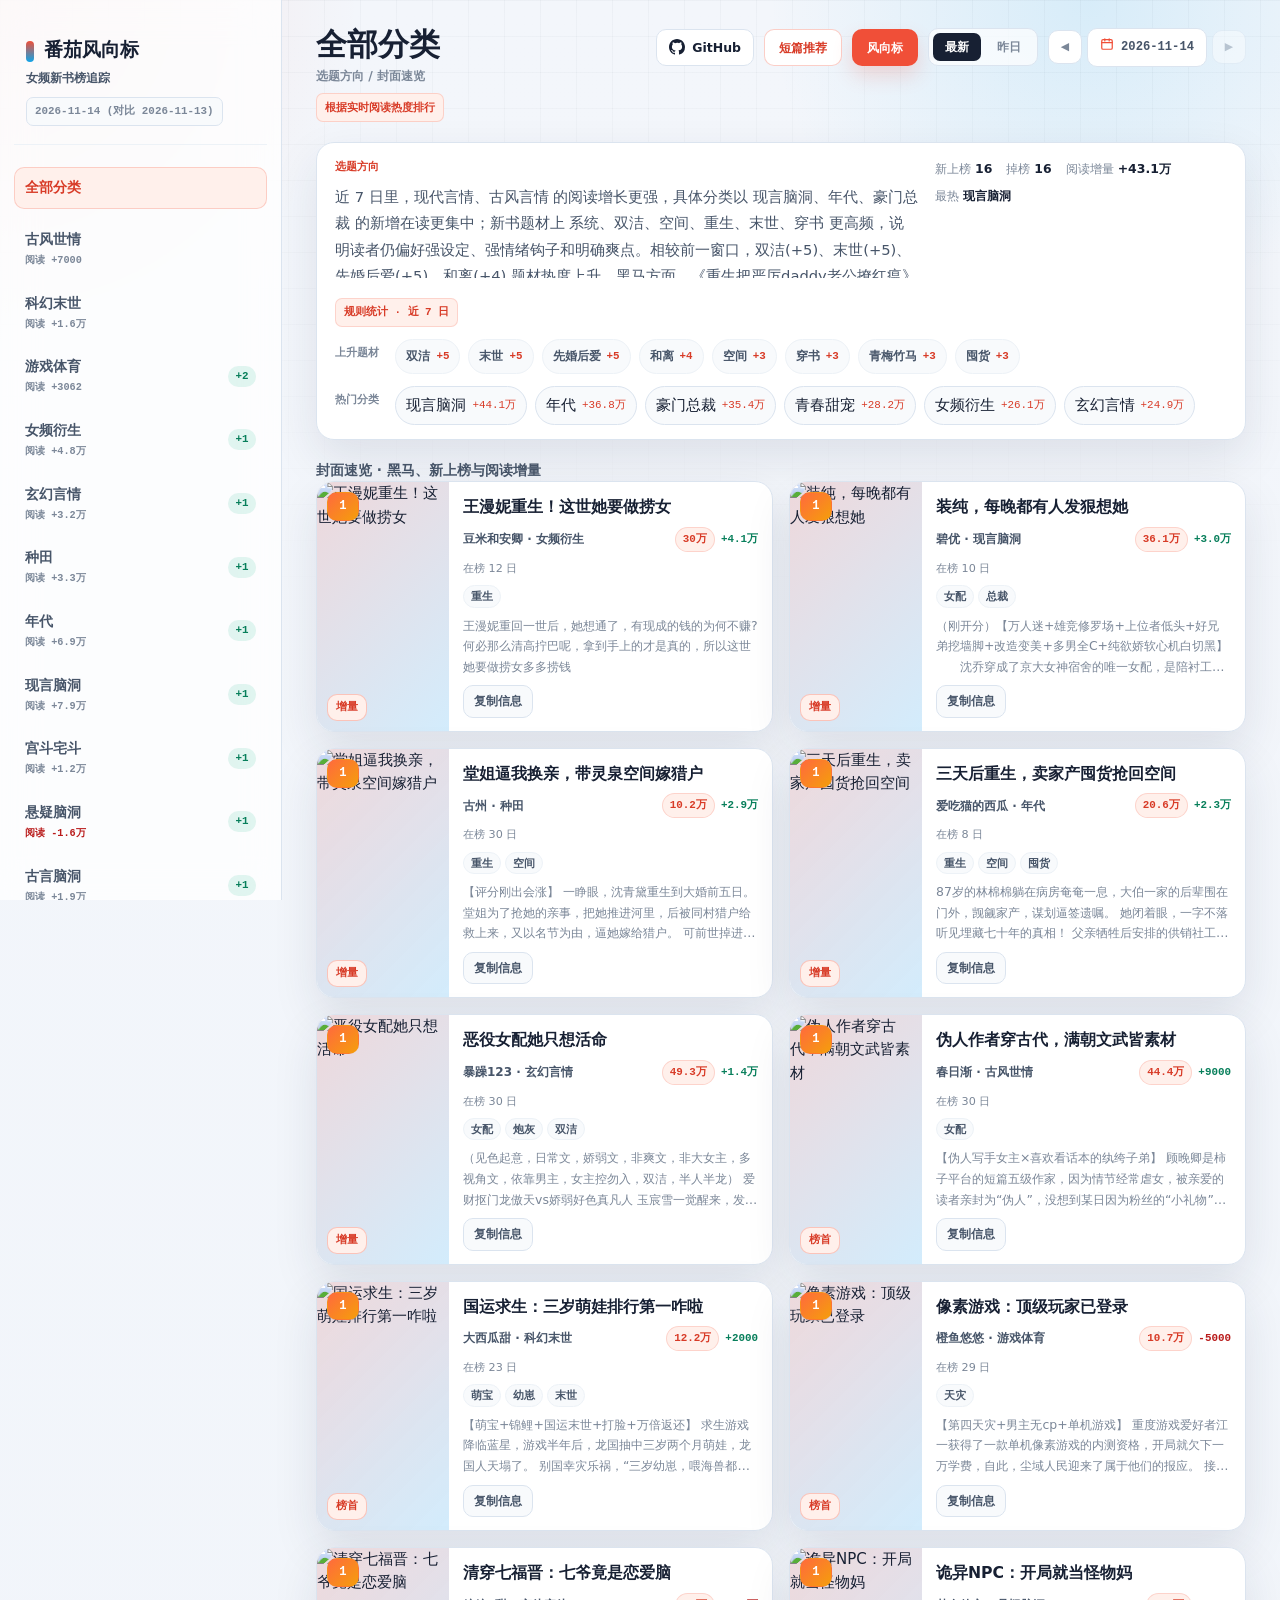
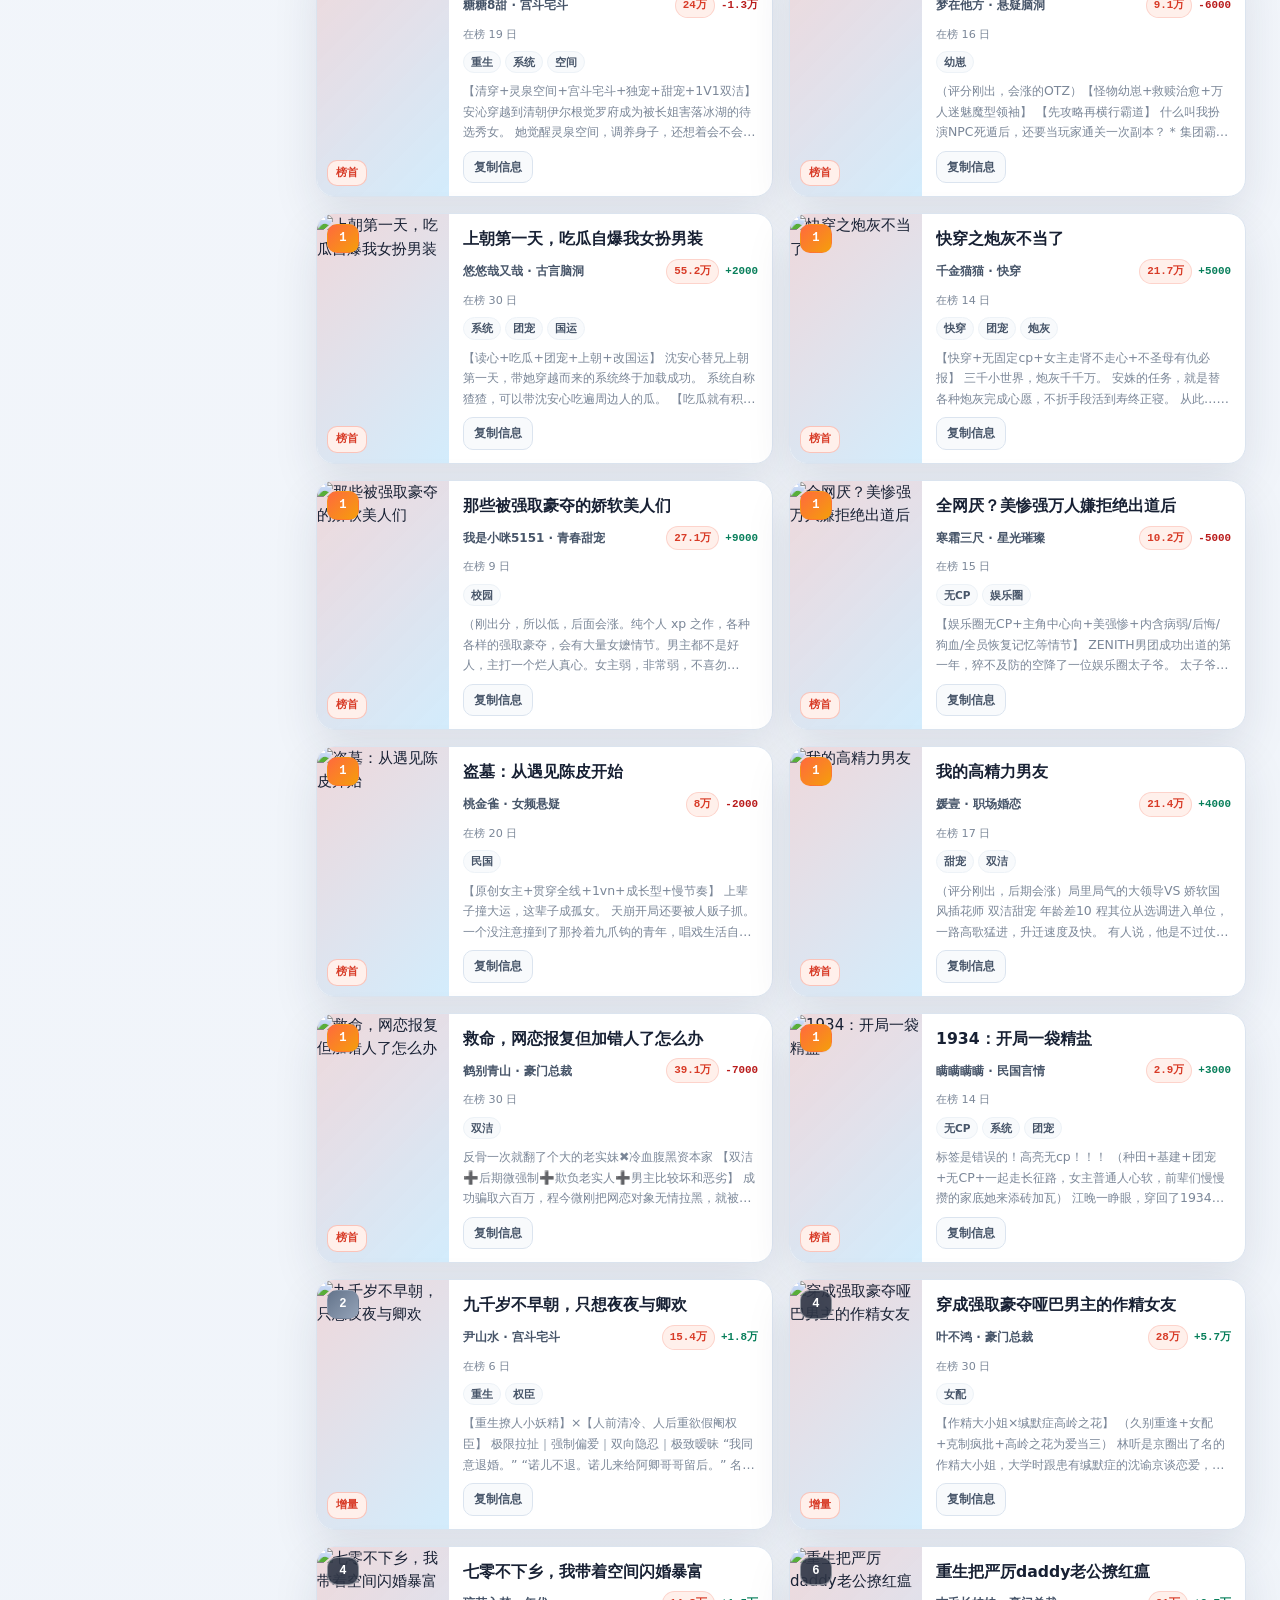
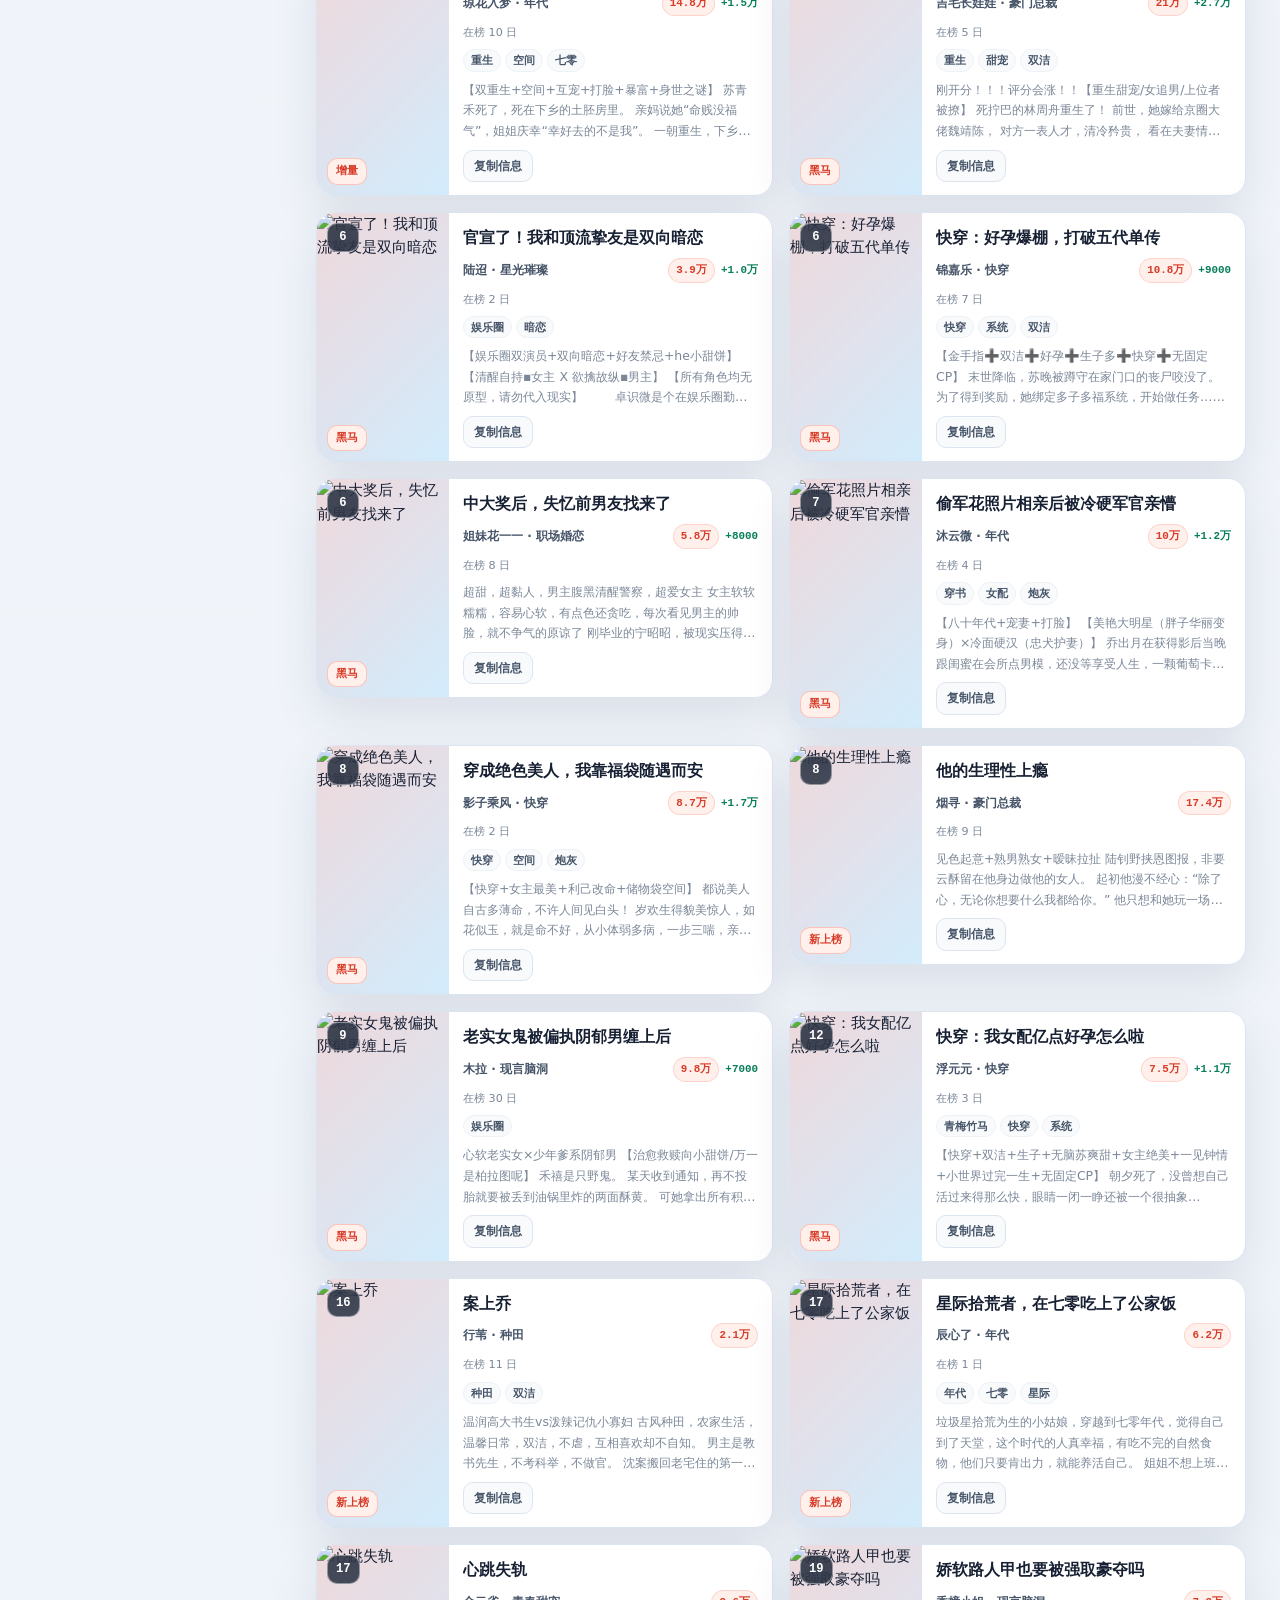
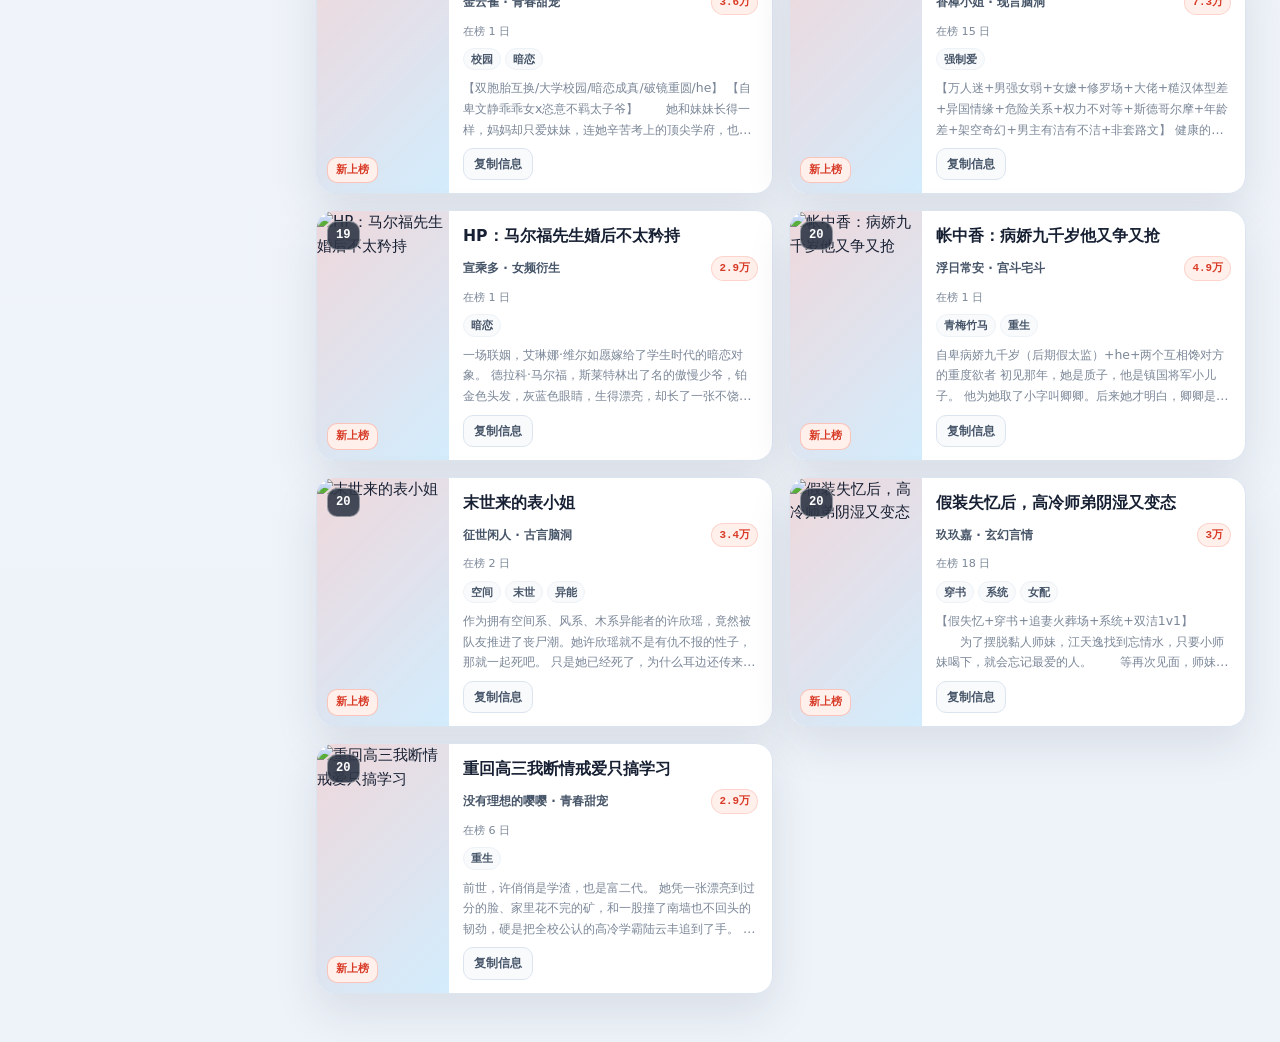
==== commit cb427625: "选题向优化：保留封面瀑布流，新增选题方向、黑马/新上榜/阅读增量与题材变化分析" ====
--- a/index.html
+++ b/index.html
@@ -4,7 +4,7 @@
     <meta charset="UTF-8">
     <meta name="viewport" content="width=device-width, initial-scale=1.0">
     <title>番茄女频新书榜 · 风向标 | 每日女频趋势追踪</title>
-    <link rel="stylesheet" href="css/style.css">
+    <link rel="stylesheet" href="css/style.css?v=20261114b">
     <meta name="description" content="番茄小说女频新书榜趋势分析与风向标">
 </head>
 <body>
@@ -24,83 +24,81 @@
         </aside>
 
         <!-- 主内容区 -->
-        <main class="main-content">
+        <main class="main-content is-overview" id="main-content">
             <header class="main-header">
                 <button class="mobile-menu-btn" id="mobile-menu-btn" aria-label="菜单">☰</button>
                 <div class="header-left">
                     <h2 id="current-category-title">全部分类</h2>
+                    <span class="ranking-basis-tag">根据实时阅读热度排行</span>
                 </div>
                 <div class="header-right">
-                    <div class="header-links">
-                        <a class="github-link-btn" href="https://github.com/IGuanggg/FanqieRankTracker" target="_blank" rel="noopener noreferrer" aria-label="打开 GitHub 仓库">
-                            <svg viewBox="0 0 16 16" aria-hidden="true" focusable="false">
-                                <path d="M8 0C3.58 0 0 3.58 0 8c0 3.54 2.29 6.53 5.47 7.59.4.07.55-.17.55-.38 0-.19-.01-.82-.01-1.49-2.01.37-2.53-.49-2.69-.94-.09-.23-.48-.94-.82-1.13-.28-.15-.68-.52-.01-.53.63-.01 1.08.58 1.23.82.72 1.21 1.87.87 2.33.66.07-.52.28-.87.51-1.07-1.78-.2-3.64-.89-3.64-3.95 0-.87.31-1.59.82-2.15-.08-.2-.36-1.02.08-2.12 0 0 .67-.21 2.2.82A7.65 7.65 0 0 1 8 3.87c.68 0 1.36.09 2 .26 1.53-1.04 2.2-.82 2.2-.82.44 1.1.16 1.92.08 2.12.51.56.82 1.27.82 2.15 0 3.07-1.87 3.75-3.65 3.95.29.25.54.73.54 1.48 0 1.07-.01 1.93-.01 2.2 0 .21.15.46.55.38A8.013 8.013 0 0 0 16 8c0-4.42-3.58-8-8-8Z"/>
-                            </svg>
-                            <span>GitHub</span>
-                        </a>
-                        <a class="trend-link-btn" href="trend.html">趋势分析</a>
+                    <a class="github-link-btn" href="https://github.com/IGuanggg/FanqieRankTracker" target="_blank" rel="noopener noreferrer" aria-label="打开 GitHub 仓库">
+                        <svg viewBox="0 0 16 16" aria-hidden="true" focusable="false">
+                            <path d="M8 0C3.58 0 0 3.58 0 8c0 3.54 2.29 6.53 5.47 7.59.4.07.55-.17.55-.38 0-.19-.01-.82-.01-1.49-2.01.37-2.53-.49-2.69-.94-.09-.23-.48-.94-.82-1.13-.28-.15-.68-.52-.01-.53.63-.01 1.08.58 1.23.82.72 1.21 1.87.87 2.33.66.07-.52.28-.87.51-1.07-1.78-.2-3.64-.89-3.64-3.95 0-.87.31-1.59.82-2.15-.08-.2-.36-1.02.08-2.12 0 0 .67-.21 2.2.82A7.65 7.65 0 0 1 8 3.87c.68 0 1.36.09 2 .26 1.53-1.04 2.2-.82 2.2-.82.44 1.1.16 1.92.08 2.12.51.56.82 1.27.82 2.15 0 3.07-1.87 3.75-3.65 3.95.29.25.54.73.54 1.48 0 1.07-.01 1.93-.01 2.2 0 .21.15.46.55.38A8.013 8.013 0 0 0 16 8c0-4.42-3.58-8-8-8Z"/>
+                        </svg>
+                        <span>GitHub</span>
+                    </a>
+                    <a class="shorts-link-btn" href="shorts.html">短篇推荐</a>
+                    <a class="trend-link-btn" href="trend.html">风向标</a>
+                    <div class="date-presets" id="date-presets">
+                        <button class="preset-btn active" data-preset="latest">最新</button>
+                        <button class="preset-btn" data-preset="yesterday">昨日</button>
                     </div>
-                    <div class="date-tools">
-                        <div class="date-presets" id="date-presets">
-                            <button class="preset-btn active" data-preset="latest">最新</button>
-                            <button class="preset-btn" data-preset="yesterday">昨日</button>
-                        </div>
-                        <div class="date-picker-wrap">
-                            <button class="date-nav-btn" id="date-prev" aria-label="前一天" title="前一天">◀</button>
-                            <button class="date-picker-btn" id="date-picker-btn">
-                                <span class="date-icon">DATE</span>
-                                <span id="date-display">加载中...</span>
-                            </button>
-                            <button class="date-nav-btn" id="date-next" aria-label="后一天" title="后一天">▶</button>
-                            <input type="date" id="date-input" class="date-input-hidden">
-                        </div>
+                    <div class="date-picker-wrap">
+                        <button class="date-nav-btn" id="date-prev" aria-label="前一天" title="前一天">◀</button>
+                        <button class="date-picker-btn" id="date-picker-btn">
+                            <span class="date-icon" aria-hidden="true">
+                                <svg viewBox="0 0 16 16" width="14" height="14" focusable="false">
+                                    <rect x="2" y="3" width="12" height="11" rx="1.5" fill="none" stroke="currentColor" stroke-width="1.4"/>
+                                    <path d="M2 6.5h12M5.5 2v2.5M10.5 2v2.5" fill="none" stroke="currentColor" stroke-width="1.4" stroke-linecap="round"/>
+                                </svg>
+                            </span>
+                            <span id="date-display">加载中...</span>
+                        </button>
+                        <button class="date-nav-btn" id="date-next" aria-label="后一天" title="后一天">▶</button>
+                        <input type="date" id="date-input" class="date-input-hidden">
                     </div>
                 </div>
             </header>
 
-            <!-- 风向标区域 -->
-            <section class="trend-panel" id="trend-panel">
-                <div class="trend-ai is-collapsed" id="trend-ai">
-                    <div class="ai-heading">
-                        <div class="ai-label">今日信号</div>
-                        <button class="ai-toggle" id="ai-toggle" type="button" aria-expanded="false" aria-controls="ai-content">展开</button>
+            <section class="overview-panel" id="overview-panel">
+                <!-- 选题速览由 JS 渲染 -->
+            </section>
+
+            <section class="category-view" id="category-view" hidden>
+                <section class="trend-panel" id="trend-panel">
+                    <div class="movers-panel" id="movers-panel"></div>
+                    <div class="trend-ai" id="trend-ai">
+                        <div class="ai-label">AI Signal Brief</div>
+                        <div class="ai-content" id="ai-content"></div>
                     </div>
-                    <div class="ai-content" id="ai-content"></div>
+                </section>
+                <div class="books-toolbar" id="books-toolbar">
+                    <label class="books-search">
+                        <span>搜索</span>
+                        <input id="book-search" type="search" placeholder="搜索书名或作者" autocomplete="off">
+                    </label>
+                    <label class="books-sort">
+                        <span>排序</span>
+                        <select id="book-sort">
+                            <option value="rank">榜单顺序</option>
+                            <option value="rank_change">涨幅</option>
+                            <option value="reads_change">阅读增量</option>
+                            <option value="reads">阅读量</option>
+                        </select>
+                    </label>
+                    <div class="books-filters" id="book-filters" role="group" aria-label="筛选">
+                        <button type="button" class="filter-btn active" data-filter="all">全部</button>
+                        <button type="button" class="filter-btn" data-filter="new">新上榜</button>
+                        <button type="button" class="filter-btn" data-filter="up">上涨</button>
+                        <button type="button" class="filter-btn" data-filter="down">下跌</button>
+                    </div>
                 </div>
             </section>
-
-            <section class="ranking-toolbar" aria-label="榜单筛选">
-                <label class="search-field" for="book-search">
-                    <span class="sr-only">搜索作品或作者</span>
-                    <input id="book-search" type="search" placeholder="搜索作品或作者" autocomplete="off">
-                </label>
-                <div class="ranking-filters">
-                    <select id="change-filter" aria-label="筛选排名状态">
-                        <option value="all">全部状态</option>
-                        <option value="new">新上榜</option>
-                        <option value="up">排名上升</option>
-                        <option value="down">排名下降</option>
-                    </select>
-                    <select id="sort-mode" aria-label="榜单排序方式">
-                        <option value="rank">按榜单排名</option>
-                        <option value="reads">按在读数</option>
-                        <option value="momentum">按上升幅度</option>
-                    </select>
-                    <div class="view-switch" role="group" aria-label="榜单视图">
-                        <button class="view-btn active" type="button" data-view="cards" aria-pressed="true">卡片</button>
-                        <button class="view-btn" type="button" data-view="compact" aria-pressed="false">紧凑</button>
-                    </div>
-                </div>
-                <p class="result-summary" id="result-summary" aria-live="polite"></p>
-            </section>
-
-            <!-- 书籍瀑布流 -->
-            <section class="books-waterfall" id="books-waterfall">
-                <!-- 书籍卡片由 JS 动态渲染 -->
-            </section>
+                <section class="books-waterfall" id="books-waterfall"></section>
         </main>
     </div>
 
-    <script src="js/app.js"></script>
+    <script src="js/app.js?v=20261114b"></script>
 </body>
 </html>
--- a/css/style.css
+++ b/css/style.css
@@ -213,14 +213,12 @@
     list-style: none;
 }
 
-.category-option {
-    width: 100%;
+.category-nav li {
     min-height: 38px;
     margin-bottom: 4px;
     padding: 9px 10px;
     border: 1px solid transparent;
     border-radius: var(--radius-md);
-    background: transparent;
     color: var(--text-secondary);
     cursor: pointer;
     display: flex;
@@ -229,7 +227,6 @@
     gap: 8px;
     font-size: 0.88rem;
     font-weight: 620;
-    text-align: left;
     transition:
         background-color 0.18s ease,
         border-color 0.18s ease,
@@ -237,14 +234,14 @@
         transform 0.18s ease;
 }
 
-.category-option:hover {
+.category-nav li:hover {
     background: var(--surface-soft);
     border-color: var(--border);
     color: var(--text-primary);
     transform: translateX(2px);
 }
 
-.category-nav li.active .category-option {
+.category-nav li.active {
     background: var(--accent-wash);
     border-color: rgba(240, 79, 56, 0.22);
     color: var(--accent-strong);
@@ -304,6 +301,18 @@
     font-weight: 650;
 }
 
+.ranking-basis-tag {
+    display: inline-flex;
+    margin-top: 10px;
+    padding: 5px 8px;
+    border: 1px solid rgba(240, 79, 56, 0.2);
+    border-radius: var(--radius-sm);
+    background: var(--accent-wash);
+    color: var(--accent-strong);
+    font-size: 0.7rem;
+    font-weight: 720;
+}
+
 .header-right {
     display: flex;
     align-items: center;
@@ -312,14 +321,8 @@
     gap: 10px;
 }
 
-.header-links,
-.date-tools {
-    display: flex;
-    align-items: center;
-    gap: 8px;
-}
-
 .github-link-btn,
+.shorts-link-btn,
 .trend-link-btn,
 .preset-btn,
 .date-picker-btn,
@@ -330,10 +333,7 @@
 .back-link,
 .source-link-btn,
 .hot-type-row,
-.book-copy-btn,
-.category-option,
-.ai-toggle,
-.view-btn {
+.book-copy-btn {
     transition:
         background-color 0.18s ease,
         border-color 0.18s ease,
@@ -373,6 +373,28 @@
     transform: translateY(-1px);
 }
 
+.shorts-link-btn {
+    min-height: 36px;
+    padding: 8px 14px;
+    border: 1px solid rgba(240, 79, 56, 0.28);
+    border-radius: var(--radius-md);
+    background: var(--surface);
+    color: var(--accent-strong);
+    display: inline-flex;
+    align-items: center;
+    justify-content: center;
+    font-size: 0.78rem;
+    font-weight: 760;
+    text-decoration: none;
+    white-space: nowrap;
+}
+
+.shorts-link-btn:hover {
+    border-color: var(--accent);
+    background: var(--accent-wash);
+    transform: translateY(-1px);
+}
+
 .trend-link-btn {
     min-height: 36px;
     padding: 8px 14px;
@@ -533,8 +555,8 @@
 
 .trend-ai {
     position: relative;
-    min-height: 136px;
-    padding: 18px 22px 20px;
+    min-height: 160px;
+    padding: 22px 24px 24px;
     border: 1px solid rgba(240, 79, 56, 0.18);
     border-radius: var(--radius-xl);
     background:
@@ -544,27 +566,6 @@
     overflow: hidden;
 }
 
-.ai-heading {
-    margin-bottom: 10px;
-    display: flex;
-    align-items: center;
-    justify-content: space-between;
-    gap: 12px;
-}
-
-.ai-toggle {
-    display: none;
-    min-height: 30px;
-    padding: 5px 10px;
-    border: 1px solid rgba(240, 79, 56, 0.2);
-    border-radius: var(--radius-sm);
-    background: var(--accent-wash);
-    color: var(--accent-strong);
-    cursor: pointer;
-    font-size: 0.74rem;
-    font-weight: 720;
-}
-
 .trend-ai::before {
     content: "";
     position: absolute;
@@ -585,7 +586,7 @@
 }
 
 .ai-label {
-    margin-bottom: 0;
+    margin-bottom: 12px;
 }
 
 .ai-content {
@@ -632,115 +633,25 @@
     font-size: 0.86rem;
 }
 
-/* ===== Ranking Toolbar ===== */
-.ranking-toolbar {
-    position: sticky;
-    top: 0;
-    z-index: 40;
-    margin-bottom: 14px;
-    padding: 10px;
-    border: 1px solid var(--border);
-    border-radius: var(--radius-lg);
-    background: rgba(248, 250, 252, 0.92);
-    box-shadow: 0 8px 24px rgba(25, 39, 64, 0.08);
-    backdrop-filter: blur(16px);
-    -webkit-backdrop-filter: blur(16px);
-    display: grid;
-    grid-template-columns: minmax(210px, 1fr) auto auto;
-    align-items: center;
-    gap: 10px;
-}
-
-.search-field input,
-.ranking-filters select {
-    width: 100%;
-    height: 36px;
-    border: 1px solid var(--border);
-    border-radius: var(--radius-md);
-    background: var(--surface);
-    color: var(--text-primary);
-}
-
-.search-field input { padding: 0 12px; }
-.search-field input::placeholder { color: var(--text-muted); }
-
-.ranking-filters {
-    display: flex;
-    align-items: center;
-    gap: 8px;
-}
-
-.ranking-filters select {
-    min-width: 118px;
-    padding: 0 30px 0 10px;
-    cursor: pointer;
-    font-size: 0.78rem;
-    font-weight: 650;
-}
-
-.view-switch {
-    min-width: 106px;
-    flex-shrink: 0;
-    display: inline-flex;
-    padding: 3px;
-    border: 1px solid var(--border);
-    border-radius: var(--radius-md);
-    background: var(--surface);
-}
-
-.view-btn {
-    min-width: 48px;
-    height: 28px;
-    padding: 0 10px;
-    border: 0;
-    border-radius: var(--radius-sm);
-    background: transparent;
-    color: var(--text-muted);
-    cursor: pointer;
-    font-size: 0.74rem;
-    font-weight: 720;
-    white-space: nowrap;
-}
-
-.view-btn.active { background: var(--text-primary); color: #ffffff; }
-
-.result-summary {
-    min-width: 66px;
-    color: var(--text-muted);
-    font-family: var(--font-mono);
-    font-size: 0.72rem;
-    font-weight: 650;
-    text-align: right;
-    white-space: nowrap;
-}
-
-.sr-only {
-    position: absolute;
-    width: 1px;
-    height: 1px;
-    padding: 0;
-    margin: -1px;
-    overflow: hidden;
-    clip: rect(0, 0, 0, 0);
-    white-space: nowrap;
-    border: 0;
-}
-
 /* ===== Book Grid ===== */
 .books-waterfall {
     display: grid;
-    grid-template-columns: repeat(auto-fill, minmax(292px, 1fr));
+    grid-template-columns: repeat(auto-fill, minmax(320px, 1fr));
     gap: 16px;
     align-items: start;
 }
 
 .book-card {
     position: relative;
-    min-height: 188px;
+    display: grid;
+    grid-template-columns: 132px minmax(0, 1fr);
+    min-height: 198px;
     overflow: hidden;
     border: 1px solid var(--border);
-    border-radius: var(--radius-lg);
+    border-radius: var(--radius-xl);
     background: var(--surface);
+    color: inherit;
+    text-decoration: none;
     box-shadow: var(--shadow-card);
     user-select: text;
     -webkit-user-select: text;
@@ -750,32 +661,14 @@
         transform 0.2s ease;
 }
 
-.book-card-link {
-    min-height: 188px;
-    display: grid;
-    grid-template-columns: 98px minmax(0, 1fr);
-    color: inherit;
-    text-decoration: none;
-}
-
 .book-card:hover {
     border-color: rgba(240, 79, 56, 0.3);
     box-shadow: var(--shadow-hover);
     transform: translateY(-3px);
 }
 
-.book-card:focus-within {
-    border-color: rgba(240, 79, 56, 0.34);
-    box-shadow: var(--ring), var(--shadow-card);
-}
-
-.book-card-link:focus-visible {
-    outline: none;
-    box-shadow: none;
-}
-
 .book-cover {
-    min-height: 188px;
+    min-height: 198px;
     background:
         linear-gradient(135deg, rgba(240, 79, 56, 0.18), rgba(14, 165, 233, 0.12)),
         var(--surface-cool);
@@ -786,7 +679,7 @@
 .book-cover img {
     width: 100%;
     height: 100%;
-    min-height: 188px;
+    min-height: 198px;
     object-fit: cover;
     display: block;
     transition: transform 0.5s ease;
@@ -798,7 +691,7 @@
 
 .no-cover {
     height: 100%;
-    min-height: 188px;
+    min-height: 198px;
     padding: 12px;
     color: var(--text-muted);
     display: flex;
@@ -810,7 +703,7 @@
 
 .book-info {
     min-width: 0;
-    padding: 14px 14px 52px;
+    padding: 14px 14px 13px;
     display: flex;
     flex-direction: column;
     gap: 8px;
@@ -820,11 +713,14 @@
     color: var(--text-primary);
     display: -webkit-box;
     overflow: hidden;
+    overflow-wrap: break-word;
     font-family: var(--font-display);
     font-size: 0.98rem;
     font-weight: 760;
     letter-spacing: 0;
     line-height: 1.45;
+    text-wrap: pretty;
+    word-break: normal;
     -webkit-box-orient: vertical;
     -webkit-line-clamp: 2;
 }
@@ -931,13 +827,16 @@
     color: #9a5b00;
 }
 
+.book-change.topic {
+    color: var(--accent-strong);
+    background: var(--accent-wash);
+    border-color: rgba(240, 79, 56, 0.28);
+}
+
 .book-copy-btn {
-    position: absolute;
-    right: 14px;
-    bottom: 13px;
-    z-index: 12;
     width: max-content;
     max-width: 100%;
+    margin-top: auto;
     padding: 6px 10px;
     border: 1px solid var(--border);
     border-radius: var(--radius-md);
@@ -962,34 +861,6 @@
     color: #087f5b;
 }
 
-.books-waterfall.compact-view {
-    grid-template-columns: 1fr;
-    gap: 8px;
-}
-
-.compact-view .book-card,
-.compact-view .book-card-link { min-height: 76px; }
-.compact-view .book-card { border-radius: var(--radius-md); box-shadow: 0 5px 16px rgba(25, 39, 64, 0.07); }
-.compact-view .book-card:hover { transform: translateY(-1px); }
-.compact-view .book-card-link { display: block; padding: 11px 110px 11px 62px; }
-.compact-view .book-cover { display: none; }
-
-.compact-view .book-info {
-    padding: 0;
-    display: grid;
-    grid-template-columns: minmax(190px, 1.2fr) minmax(145px, 0.72fr) minmax(0, 1.5fr);
-    align-items: center;
-    gap: 18px;
-}
-
-.compact-view .book-title,
-.compact-view .book-intro { display: block; overflow: hidden; text-overflow: ellipsis; white-space: nowrap; }
-.compact-view .book-meta { gap: 10px; }
-.compact-view .book-rank { left: 14px; top: 10px; }
-.compact-view .book-change { left: 14px; right: auto; top: auto; bottom: 7px; padding: 2px 5px; }
-.compact-view .book-copy-btn { top: 50%; right: 12px; bottom: auto; transform: translateY(-50%); }
-.compact-view .book-copy-btn:hover { transform: translateY(calc(-50% - 1px)); }
-
 .empty-state {
     grid-column: 1 / -1;
     padding: 56px 20px;
@@ -1026,8 +897,9 @@
 .book-topbar {
     margin-bottom: 16px;
     display: flex;
+    flex-wrap: wrap;
     align-items: center;
-    justify-content: space-between;
+    justify-content: flex-start;
     gap: 12px;
 }
 
@@ -1382,6 +1254,620 @@
     transform: translateX(-50%) translateY(0);
 }
 
+/* ===== Short Recommendations Page ===== */
+.short-page {
+    --short-bg: #eef3f9;
+    --short-grid: rgba(23, 32, 51, 0.032);
+    min-height: 100dvh;
+    background:
+        radial-gradient(circle at 12% -8%, rgba(240, 79, 56, 0.15), transparent 360px),
+        radial-gradient(circle at 92% 2%, rgba(14, 165, 233, 0.1), transparent 340px),
+        var(--short-bg);
+}
+
+.short-page::before {
+    background-image:
+        linear-gradient(var(--short-grid) 1px, transparent 1px),
+        linear-gradient(90deg, var(--short-grid) 1px, transparent 1px);
+}
+
+.short-shell {
+    width: min(100% - 48px, 1280px);
+    margin: 0 auto;
+    padding: 28px 0 64px;
+}
+
+.short-topbar {
+    display: grid;
+    grid-template-columns: minmax(0, 1fr) auto;
+    align-items: end;
+    gap: 28px;
+    margin-bottom: 20px;
+}
+
+.short-nav {
+    display: flex;
+    align-items: center;
+    flex-wrap: wrap;
+    gap: 8px;
+    margin-bottom: 18px;
+}
+
+.short-heading h1 {
+    max-width: 680px;
+    font-family: var(--font-display);
+    font-size: clamp(2.15rem, 5vw, 4.6rem);
+    font-weight: 800;
+    letter-spacing: -0.045em;
+    line-height: 0.98;
+}
+
+.short-heading > p {
+    max-width: 46ch;
+    margin-top: 12px;
+    color: var(--text-secondary);
+    font-size: 0.94rem;
+}
+
+.short-dataset {
+    min-width: 176px;
+    padding: 18px;
+    border: 1px solid var(--border);
+    border-radius: var(--radius-xl);
+    background: var(--surface);
+    box-shadow: var(--shadow-card);
+    display: grid;
+    grid-template-columns: auto 1fr;
+    align-items: baseline;
+    column-gap: 8px;
+}
+
+.short-dataset strong {
+    color: var(--accent-strong);
+    font-family: var(--font-mono);
+    font-size: 2rem;
+    font-weight: 800;
+    line-height: 1;
+}
+
+.short-dataset span {
+    color: var(--text-secondary);
+    font-size: 0.78rem;
+    font-weight: 720;
+}
+
+.short-dataset small {
+    grid-column: 1 / -1;
+    margin-top: 9px;
+    color: var(--text-muted);
+    font-family: var(--font-mono);
+    font-size: 0.66rem;
+}
+
+.short-filter-panel {
+    padding: 18px;
+    border: 1px solid var(--border);
+    border-radius: var(--radius-xl);
+    background: rgba(255, 255, 255, 0.8);
+    box-shadow: var(--shadow-card);
+    backdrop-filter: blur(16px);
+    -webkit-backdrop-filter: blur(16px);
+}
+
+.short-filter-copy {
+    display: grid;
+    grid-template-columns: minmax(0, 1fr) minmax(260px, 360px);
+    align-items: end;
+    gap: 24px;
+    margin-bottom: 14px;
+}
+
+.short-filter-copy h2 {
+    font-size: 1.08rem;
+    font-weight: 780;
+}
+
+.short-filter-copy p {
+    margin-top: 4px;
+    color: var(--text-muted);
+    font-size: 0.78rem;
+}
+
+.short-search {
+    display: grid;
+    gap: 6px;
+}
+
+.short-search span {
+    color: var(--text-secondary);
+    font-size: 0.72rem;
+    font-weight: 720;
+}
+
+.short-search input {
+    width: 100%;
+    min-height: 42px;
+    padding: 9px 12px;
+    border: 1px solid var(--border-strong);
+    border-radius: var(--radius-md);
+    background: var(--surface);
+    color: var(--text-primary);
+}
+
+.short-search input::placeholder {
+    color: var(--text-muted);
+}
+
+.short-tag-grid {
+    max-height: 220px;
+    padding-right: 4px;
+    overflow-y: auto;
+    display: grid;
+    grid-template-columns: repeat(7, minmax(0, 1fr));
+    gap: 7px;
+}
+
+.short-tag-btn {
+    min-width: 0;
+    min-height: 38px;
+    padding: 7px 9px;
+    border: 1px solid var(--border-soft);
+    border-radius: var(--radius-sm);
+    background: var(--surface-soft);
+    color: var(--text-secondary);
+    cursor: pointer;
+    display: flex;
+    align-items: center;
+    justify-content: flex-start;
+    gap: 6px;
+    font-size: 0.76rem;
+    font-weight: 680;
+    text-align: left;
+    transition:
+        background-color 0.18s ease,
+        border-color 0.18s ease,
+        color 0.18s ease,
+        transform 0.18s ease;
+}
+
+.short-tag-btn span {
+    overflow: hidden;
+    text-overflow: ellipsis;
+    white-space: nowrap;
+}
+
+.short-tag-btn small {
+    color: var(--text-faint);
+    font-family: var(--font-mono);
+    font-size: 0.62rem;
+}
+
+.short-tag-btn:hover {
+    border-color: rgba(240, 79, 56, 0.25);
+    background: var(--accent-wash);
+    color: var(--accent-strong);
+    transform: translateY(-1px);
+}
+
+.short-tag-btn.active {
+    border-color: var(--accent);
+    background: var(--accent);
+    color: var(--accent-on);
+}
+
+.short-tag-btn.active small {
+    color: rgba(255, 255, 255, 0.78);
+}
+
+.short-tag-empty {
+    grid-column: 1 / -1;
+    padding: 18px 4px;
+    color: var(--text-muted);
+    font-size: 0.82rem;
+}
+
+.short-feed-section {
+    margin-top: 28px;
+}
+
+.short-feed-header {
+    display: flex;
+    align-items: end;
+    justify-content: space-between;
+    gap: 24px;
+    margin-bottom: 14px;
+}
+
+.short-feed-label {
+    display: block;
+    margin-bottom: 5px;
+    color: var(--accent-strong);
+    font-size: 0.72rem;
+    font-weight: 760;
+}
+
+.short-feed-header h2 {
+    font-family: var(--font-display);
+    font-size: clamp(1.65rem, 3vw, 2.45rem);
+    font-weight: 800;
+    line-height: 1.05;
+}
+
+.short-feed-header p {
+    max-width: 38ch;
+    color: var(--text-muted);
+    font-size: 0.78rem;
+    text-align: right;
+}
+
+.short-feed {
+    display: grid;
+    grid-template-columns: repeat(3, minmax(0, 1fr));
+    gap: 14px;
+}
+
+.short-card {
+    min-width: 0;
+    min-height: 270px;
+    overflow: hidden;
+    border: 1px solid var(--border);
+    border-radius: var(--radius-xl);
+    background: var(--surface);
+    box-shadow: var(--shadow-card);
+    display: grid;
+    grid-template-columns: 154px minmax(0, 1fr);
+    transition:
+        border-color 0.2s ease,
+        box-shadow 0.2s ease,
+        transform 0.2s ease;
+}
+
+.short-card:hover {
+    border-color: rgba(240, 79, 56, 0.3);
+    box-shadow: var(--shadow-hover);
+    transform: translateY(-2px);
+}
+
+.short-card-featured {
+    grid-column: 1 / -1;
+    min-height: 360px;
+    grid-template-columns: minmax(360px, 0.9fr) minmax(0, 1.25fr);
+}
+
+.short-cover {
+    position: relative;
+    min-height: 270px;
+    overflow: hidden;
+    background: var(--surface-cool);
+}
+
+.short-cover-fallback {
+    position: absolute;
+    inset: 0;
+    padding: 24px;
+    background:
+        linear-gradient(150deg, rgba(240, 79, 56, 0.16), rgba(14, 165, 233, 0.12)),
+        var(--surface-cool);
+    color: var(--text-secondary);
+    display: flex;
+    align-items: center;
+    justify-content: center;
+    font-size: 1rem;
+    font-weight: 760;
+    text-align: center;
+}
+
+.short-cover img {
+    position: absolute;
+    inset: 0;
+    width: 100%;
+    height: 100%;
+    object-fit: cover;
+    transition: transform 0.45s cubic-bezier(0.16, 1, 0.3, 1);
+}
+
+.short-card:hover .short-cover img {
+    transform: scale(1.025);
+}
+
+.short-position {
+    position: absolute;
+    left: 10px;
+    top: 10px;
+    z-index: 1;
+    padding: 5px 7px;
+    border: 1px solid rgba(255, 255, 255, 0.34);
+    border-radius: var(--radius-sm);
+    background: rgba(23, 32, 51, 0.76);
+    color: #ffffff;
+    font-family: var(--font-mono);
+    font-size: 0.68rem;
+    font-weight: 800;
+    backdrop-filter: blur(8px);
+    -webkit-backdrop-filter: blur(8px);
+}
+
+.short-card-body {
+    min-width: 0;
+    padding: 18px;
+    display: flex;
+    flex-direction: column;
+}
+
+.short-card-featured .short-card-body {
+    padding: clamp(22px, 4vw, 44px);
+    justify-content: center;
+}
+
+.short-topic-row {
+    min-height: 24px;
+    display: flex;
+    align-items: center;
+    flex-wrap: wrap;
+    gap: 6px;
+}
+
+.short-topic-row span {
+    padding: 3px 7px;
+    border: 1px solid rgba(240, 79, 56, 0.2);
+    border-radius: var(--radius-sm);
+    background: var(--accent-wash);
+    color: var(--accent-strong);
+    font-size: 0.65rem;
+    font-weight: 720;
+}
+
+.short-card h3 {
+    margin-top: 10px;
+    color: var(--text-primary);
+    display: -webkit-box;
+    overflow: hidden;
+    font-family: var(--font-display);
+    font-size: 1.06rem;
+    font-weight: 780;
+    line-height: 1.4;
+    -webkit-box-orient: vertical;
+    -webkit-line-clamp: 2;
+}
+
+.short-card-featured h3 {
+    max-width: 18ch;
+    font-size: clamp(1.65rem, 3.2vw, 2.65rem);
+    line-height: 1.16;
+    -webkit-line-clamp: 3;
+}
+
+.short-author {
+    margin-top: 5px;
+    color: var(--text-secondary);
+    font-size: 0.74rem;
+    font-weight: 680;
+}
+
+.short-excerpt {
+    margin-top: 12px;
+    color: var(--text-muted);
+    display: -webkit-box;
+    overflow: hidden;
+    font-size: 0.78rem;
+    line-height: 1.72;
+    -webkit-box-orient: vertical;
+    -webkit-line-clamp: 3;
+}
+
+.short-card-featured .short-excerpt {
+    max-width: 64ch;
+    font-size: 0.86rem;
+    -webkit-line-clamp: 4;
+}
+
+.short-reading-meta {
+    margin-top: 10px;
+    color: var(--text-secondary);
+    font-family: var(--font-mono);
+    font-size: 0.68rem;
+    font-weight: 680;
+}
+
+.short-reading-meta i {
+    margin: 0 6px;
+    color: var(--border-strong);
+    font-style: normal;
+}
+
+.short-card-footer {
+    margin-top: auto;
+    padding-top: 14px;
+    display: flex;
+    align-items: end;
+    justify-content: space-between;
+    gap: 12px;
+}
+
+.short-metrics {
+    display: flex;
+    align-items: end;
+    gap: 13px;
+}
+
+.short-metrics div {
+    display: grid;
+    gap: 1px;
+}
+
+.short-metrics dt {
+    color: var(--text-faint);
+    font-size: 0.6rem;
+}
+
+.short-metrics dd {
+    color: var(--text-secondary);
+    font-family: var(--font-mono);
+    font-size: 0.7rem;
+    font-weight: 760;
+}
+
+.short-card-footer a,
+.short-state button {
+    min-height: 34px;
+    padding: 7px 11px;
+    border: 1px solid var(--text-primary);
+    border-radius: var(--radius-md);
+    background: var(--text-primary);
+    color: var(--surface);
+    cursor: pointer;
+    display: inline-flex;
+    align-items: center;
+    justify-content: center;
+    flex-shrink: 0;
+    font-size: 0.7rem;
+    font-weight: 760;
+    text-decoration: none;
+    white-space: nowrap;
+    transition:
+        background-color 0.18s ease,
+        color 0.18s ease,
+        transform 0.18s ease;
+}
+
+.short-card-footer a:hover,
+.short-state button:hover {
+    background: var(--accent);
+    border-color: var(--accent);
+    color: var(--accent-on);
+    transform: translateY(-1px);
+}
+
+.short-card-footer a:active,
+.short-state button:active,
+.short-tag-btn:active {
+    transform: translateY(1px);
+}
+
+.short-state {
+    grid-column: 1 / -1;
+    min-height: 260px;
+    padding: 36px;
+    border: 1px solid var(--border);
+    border-radius: var(--radius-xl);
+    background: var(--surface);
+    display: flex;
+    align-items: flex-start;
+    justify-content: center;
+    flex-direction: column;
+}
+
+.short-state strong {
+    font-size: 1.25rem;
+    font-weight: 780;
+}
+
+.short-state p {
+    max-width: 52ch;
+    margin-top: 7px;
+    color: var(--text-muted);
+    font-size: 0.82rem;
+}
+
+.short-state button {
+    margin-top: 16px;
+}
+
+.short-state-error {
+    border-color: rgba(240, 79, 56, 0.28);
+    background: var(--accent-wash);
+}
+
+.short-skeleton {
+    min-height: 270px;
+    overflow: hidden;
+    border: 1px solid var(--border-soft);
+    border-radius: var(--radius-xl);
+    background: var(--surface);
+    display: grid;
+    grid-template-columns: 154px minmax(0, 1fr);
+}
+
+.short-skeleton-featured {
+    grid-column: 1 / -1;
+    min-height: 360px;
+    grid-template-columns: minmax(360px, 0.9fr) minmax(0, 1.25fr);
+}
+
+.short-skeleton > span,
+.short-skeleton i {
+    background: var(--bg-strong);
+}
+
+.short-skeleton > div {
+    padding: 22px;
+    display: flex;
+    flex-direction: column;
+    gap: 12px;
+}
+
+.short-skeleton i {
+    display: block;
+    height: 15px;
+    border-radius: var(--radius-sm);
+}
+
+.short-skeleton i:nth-child(1) { width: 32%; }
+.short-skeleton i:nth-child(2) { width: 86%; height: 26px; }
+.short-skeleton i:nth-child(3) { width: 100%; }
+.short-skeleton i:nth-child(4) { width: 58%; }
+
+@media (prefers-reduced-motion: no-preference) {
+    .short-skeleton > span,
+    .short-skeleton i {
+        background-image: linear-gradient(100deg, transparent 30%, rgba(255, 255, 255, 0.62) 50%, transparent 70%);
+        background-size: 220% 100%;
+        animation: short-shimmer 1.5s ease-in-out infinite;
+    }
+}
+
+@keyframes short-shimmer {
+    from { background-position: 130% 0; }
+    to { background-position: -80% 0; }
+}
+
+@media (prefers-color-scheme: dark) {
+    .short-page {
+        --bg: #111722;
+        --bg-strong: #202938;
+        --surface: #18202d;
+        --surface-soft: #1d2735;
+        --surface-cool: #202b3a;
+        --border: #344155;
+        --border-soft: #2a3546;
+        --border-strong: #4b5a70;
+        --text-primary: #eef2f7;
+        --text-secondary: #c2ccda;
+        --text-muted: #96a4b7;
+        --text-faint: #748399;
+        --accent: #f2644f;
+        --accent-strong: #ff806d;
+        --accent-wash: rgba(242, 100, 79, 0.13);
+        --accent-on: #151a22;
+        --short-bg: #111722;
+        --short-grid: rgba(238, 242, 247, 0.035);
+        --shadow-card: 0 18px 46px rgba(4, 8, 14, 0.26);
+        --shadow-hover: 0 22px 54px rgba(4, 8, 14, 0.38);
+        color-scheme: dark;
+    }
+
+    .short-filter-panel {
+        background: rgba(24, 32, 45, 0.84);
+    }
+
+    .short-card-footer a,
+    .short-state button {
+        border-color: var(--text-primary);
+        background: var(--text-primary);
+        color: var(--bg);
+    }
+}
+
 /* ===== Trend Analysis Page ===== */
 .trend-page {
     background:
@@ -1397,8 +1883,8 @@
 }
 
 .trend-topbar {
-    margin-bottom: 14px;
-    padding: 18px 20px;
+    margin-bottom: 18px;
+    padding: 22px 24px;
     border: 1px solid var(--border);
     border-radius: var(--radius-xl);
     background: rgba(255, 255, 255, 0.78);
@@ -1434,13 +1920,13 @@
 .trend-topbar h1 {
     color: var(--text-primary);
     font-family: var(--font-display);
-    font-size: clamp(1.85rem, 3vw, 2.45rem);
+    font-size: clamp(2rem, 4vw, 3.1rem);
     font-weight: 780;
     line-height: 1.02;
 }
 
 .trend-topbar p {
-    margin-top: 7px;
+    margin-top: 10px;
     color: var(--text-muted);
     font-size: 0.86rem;
 }
@@ -1462,7 +1948,6 @@
 .market-board {
     grid-template-columns: minmax(320px, 1.15fr) minmax(230px, 0.9fr) minmax(220px, 0.86fr) minmax(260px, 1fr);
     margin-bottom: 14px;
-    align-items: start;
 }
 
 .type-filter-panel {
@@ -1511,13 +1996,13 @@
 .market-card,
 .trend-block {
     border: 1px solid var(--border);
-    border-radius: var(--radius-lg);
+    border-radius: var(--radius-xl);
     background: var(--panel-solid);
     box-shadow: var(--shadow-card);
 }
 
 .market-summary-card {
-    padding: 18px 20px;
+    padding: 22px 24px;
     background:
         linear-gradient(135deg, rgba(255, 244, 240, 0.88), rgba(255, 255, 255, 0.95)),
         var(--surface);
@@ -1534,7 +2019,7 @@
 .market-summary-card p {
     color: var(--text-secondary);
     font-size: 0.9rem;
-    line-height: 1.72;
+    line-height: 1.85;
 }
 
 .market-source {
@@ -1620,11 +2105,13 @@
 .hot-type-row small {
     grid-column: 2 / 3;
     min-width: 0;
+    color: var(--text-muted);
+    display: -webkit-box;
     overflow: hidden;
-    color: var(--text-muted);
     font-size: 0.7rem;
-    text-overflow: ellipsis;
-    white-space: nowrap;
+    line-height: 1.4;
+    -webkit-box-orient: vertical;
+    -webkit-line-clamp: 2;
 }
 
 .hot-type-row em {
@@ -1767,15 +2254,558 @@
     font-weight: 760;
 }
 
+
+/* ===== Homepage Overview & Analysis ===== */
+.main-content.is-overview .main-header h2::after {
+    content: "全站总览 / 赛道与题材";
+}
+
+.category-nav li.cat-overview {
+    margin-bottom: 10px;
+    border-color: var(--border);
+    background: var(--surface-soft);
+    font-weight: 760;
+}
+
+.category-nav li.cat-overview.active {
+    background: var(--accent-wash);
+    border-color: rgba(240, 79, 56, 0.22);
+}
+
+.cat-row-main {
+    min-width: 0;
+    display: flex;
+    flex-direction: column;
+    gap: 2px;
+}
+
+.cat-name {
+    overflow: hidden;
+    text-overflow: ellipsis;
+    white-space: nowrap;
+}
+
+.cat-hint {
+    color: var(--text-muted);
+    font-family: var(--font-mono);
+    font-size: 0.64rem;
+    font-weight: 650;
+}
+
+.cat-hint.down {
+    color: #b91c1c;
+}
+
+.kpi-strip {
+    display: grid;
+    grid-template-columns: repeat(5, minmax(0, 1fr));
+    gap: 12px;
+    margin-bottom: 18px;
+}
+
+.kpi-card {
+    min-width: 0;
+    padding: 14px 16px 15px;
+    border: 1px solid var(--border);
+    border-radius: var(--radius-lg);
+    background: var(--surface);
+    box-shadow: var(--shadow-card);
+    display: flex;
+    flex-direction: column;
+    gap: 4px;
+}
+
+.kpi-label {
+    color: var(--text-muted);
+    font-family: var(--font-mono);
+    font-size: 0.68rem;
+    font-weight: 760;
+    letter-spacing: 0.02em;
+    text-transform: uppercase;
+}
+
+.kpi-value {
+    color: var(--text-primary);
+    font-family: var(--font-display);
+    font-size: 1.35rem;
+    font-weight: 780;
+    line-height: 1.2;
+    word-break: break-all;
+}
+
+.kpi-card.is-up .kpi-value { color: #087f5b; }
+.kpi-card.is-down .kpi-value { color: #b91c1c; }
+.kpi-card.is-accent .kpi-value { color: var(--accent-strong); }
+
+.kpi-hint {
+    color: var(--text-muted);
+    display: -webkit-box;
+    overflow: hidden;
+    font-size: 0.72rem;
+    line-height: 1.4;
+    -webkit-box-orient: vertical;
+    -webkit-line-clamp: 2;
+}
+
+.overview-panel,
+.category-view {
+    display: flex;
+    flex-direction: column;
+    gap: 16px;
+}
+
+.overview-panel[hidden],
+.category-view[hidden],
+.kpi-strip[hidden],
+.main-content:not(.is-overview) .kpi-strip {
+    display: none !important;
+}
+
+.overview-grid,
+.overview-lists {
+    display: grid;
+    grid-template-columns: repeat(2, minmax(0, 1fr));
+    gap: 16px;
+}
+
+.overview-card-wide {
+    grid-column: 1 / -1;
+}
+
+.overview-card,
+.category-board-card {
+    padding: 18px 20px 20px;
+    border: 1px solid var(--border);
+    border-radius: var(--radius-xl);
+    background: var(--surface);
+    box-shadow: var(--shadow-card);
+}
+
+.overview-card h3,
+.category-board-card h3 {
+    margin: 4px 0 14px;
+    color: var(--text-primary);
+    font-family: var(--font-display);
+    font-size: 1.05rem;
+    font-weight: 760;
+}
+
+.overview-summary {
+    color: var(--text-secondary);
+    font-size: 0.92rem;
+    line-height: 1.8;
+}
+
+.overview-card .market-source {
+    display: inline-block;
+    margin-top: 10px;
+    color: var(--text-muted);
+}
+
+.theme-shift-line {
+    margin-top: 12px;
+    color: var(--text-muted);
+    font-size: 0.78rem;
+    line-height: 1.6;
+}
+
+.bar-list {
+    display: flex;
+    flex-direction: column;
+    gap: 8px;
+}
+
+.bar-row {
+    display: grid;
+    grid-template-columns: 18px minmax(4.5em, 0.9fr) minmax(0, 1.4fr) auto;
+    align-items: center;
+    gap: 8px;
+    width: 100%;
+    padding: 0;
+    border: 0;
+    background: transparent;
+    color: inherit;
+    text-align: left;
+}
+
+.bar-row.is-button {
+    cursor: pointer;
+    border-radius: var(--radius-sm);
+}
+
+.bar-row.is-button:hover .bar-label,
+.category-board-row:hover .board-name strong {
+    color: var(--accent-strong);
+}
+
+.bar-index {
+    color: var(--text-faint);
+    font-family: var(--font-mono);
+    font-size: 0.72rem;
+    font-weight: 700;
+}
+
+.bar-label {
+    overflow: hidden;
+    color: var(--text-primary);
+    font-size: 0.82rem;
+    font-weight: 700;
+    text-overflow: ellipsis;
+    white-space: nowrap;
+}
+
+.bar-track {
+    display: block;
+    height: 8px;
+    border-radius: var(--radius-pill);
+    background: var(--bg-strong);
+    overflow: hidden;
+}
+
+.bar-fill {
+    display: block;
+    height: 100%;
+    border-radius: inherit;
+    background: linear-gradient(90deg, var(--accent), var(--amber));
+}
+
+.bar-value,
+.board-growth em {
+    color: var(--accent-strong);
+    font-family: var(--font-mono);
+    font-size: 0.72rem;
+    font-weight: 760;
+    white-space: nowrap;
+}
+
+.theme-chip.tight {
+    padding: 2px 7px;
+    font-size: 0.66rem;
+}
+
+.category-board {
+    display: flex;
+    flex-direction: column;
+    gap: 4px;
+}
+
+.category-board-head,
+.category-board-row {
+    display: grid;
+    grid-template-columns: minmax(0, 1.3fr) 64px 64px minmax(140px, 1.2fr);
+    gap: 10px;
+    align-items: center;
+}
+
+.category-board-head {
+    padding: 0 10px 8px;
+    color: var(--text-muted);
+    font-size: 0.72rem;
+    font-weight: 720;
+}
+
+.category-board-row {
+    width: 100%;
+    padding: 10px;
+    border: 1px solid transparent;
+    border-radius: var(--radius-md);
+    background: transparent;
+    color: inherit;
+    cursor: pointer;
+    text-align: left;
+}
+
+.category-board-row:hover {
+    border-color: var(--border);
+    background: var(--surface-soft);
+}
+
+.board-name {
+    min-width: 0;
+    display: flex;
+    flex-direction: column;
+    gap: 2px;
+}
+
+.board-name strong {
+    color: var(--text-primary);
+    font-size: 0.88rem;
+}
+
+.board-name small {
+    overflow: hidden;
+    color: var(--text-muted);
+    font-size: 0.7rem;
+    text-overflow: ellipsis;
+    white-space: nowrap;
+}
+
+.board-new,
+.board-drop {
+    font-family: var(--font-mono);
+    font-size: 0.8rem;
+    font-weight: 700;
+}
+
+.board-new { color: #087f5b; }
+.board-drop { color: #b91c1c; }
+
+.board-growth {
+    display: grid;
+    grid-template-columns: minmax(0, 1fr) auto;
+    gap: 8px;
+    align-items: center;
+}
+
+.movers-panel {
+    display: grid;
+    grid-template-columns: repeat(4, minmax(0, 1fr));
+    gap: 12px;
+    margin-bottom: 14px;
+}
+
+.mover-col {
+    min-width: 0;
+    padding: 14px;
+    border: 1px solid var(--border);
+    border-radius: var(--radius-lg);
+    background: var(--surface);
+}
+
+.mover-col h4 {
+    display: flex;
+    align-items: baseline;
+    justify-content: space-between;
+    margin-bottom: 10px;
+    color: var(--text-primary);
+    font-size: 0.82rem;
+    font-weight: 760;
+}
+
+.mover-col h4 small {
+    color: var(--text-muted);
+    font-family: var(--font-mono);
+}
+
+.mover-chips {
+    display: flex;
+    flex-wrap: wrap;
+    gap: 6px;
+}
+
+.mover-chip {
+    display: inline-flex;
+    align-items: center;
+    gap: 6px;
+    max-width: 100%;
+    padding: 4px 8px;
+    border-radius: var(--radius-pill);
+    background: var(--surface-soft);
+    border: 1px solid var(--border);
+    font-size: 0.72rem;
+}
+
+.mover-chip em {
+    overflow: hidden;
+    font-style: normal;
+    text-overflow: ellipsis;
+    white-space: nowrap;
+}
+
+.mover-chip strong {
+    flex-shrink: 0;
+    font-family: var(--font-mono);
+    font-size: 0.68rem;
+}
+
+.mover-chip.up { color: #087f5b; background: var(--green-soft); border-color: transparent; }
+.mover-chip.down { color: #b91c1c; background: var(--red-soft); border-color: transparent; }
+.mover-chip.new { color: #9a5b00; background: var(--amber-soft); border-color: transparent; }
+.mover-chip.accent { color: var(--accent-strong); background: var(--accent-wash); border-color: transparent; }
+
+.books-toolbar {
+    display: flex;
+    flex-wrap: wrap;
+    align-items: end;
+    gap: 12px;
+    margin: 0 0 16px;
+    padding: 12px 14px;
+    border: 1px solid var(--border);
+    border-radius: var(--radius-lg);
+    background: rgba(255, 255, 255, 0.72);
+}
+
+.books-search,
+.books-sort {
+    display: flex;
+    flex-direction: column;
+    gap: 5px;
+    min-width: 0;
+}
+
+.books-search span,
+.books-sort span {
+    color: var(--text-muted);
+    font-size: 0.7rem;
+    font-weight: 720;
+}
+
+.books-search {
+    flex: 1 1 220px;
+}
+
+.books-search input,
+.books-sort select {
+    min-height: 36px;
+    padding: 6px 10px;
+    border: 1px solid var(--border);
+    border-radius: var(--radius-md);
+    background: var(--surface);
+    color: var(--text-primary);
+}
+
+.books-filters {
+    display: inline-flex;
+    flex-wrap: wrap;
+    gap: 6px;
+    margin-left: auto;
+}
+
+.filter-btn {
+    min-height: 32px;
+    padding: 0 12px;
+    border: 1px solid var(--border);
+    border-radius: var(--radius-pill);
+    background: var(--surface);
+    color: var(--text-secondary);
+    cursor: pointer;
+    font-size: 0.75rem;
+    font-weight: 720;
+}
+
+.filter-btn:hover {
+    border-color: rgba(240, 79, 56, 0.3);
+    color: var(--accent-strong);
+}
+
+.filter-btn.active {
+    border-color: transparent;
+    background: var(--text-primary);
+    color: #fff;
+}
+
+.book-reads-wrap {
+    display: inline-flex;
+    align-items: center;
+    gap: 6px;
+    flex-shrink: 0;
+}
+
+.book-reads-change {
+    color: #087f5b;
+    font-family: var(--font-mono);
+    font-size: 0.68rem;
+    font-weight: 760;
+}
+
+.book-reads-change.down {
+    color: #b91c1c;
+}
+
+.book-days {
+    color: var(--text-muted);
+    font-size: 0.7rem;
+}
+
+.book-themes {
+    display: flex;
+    flex-wrap: wrap;
+    gap: 4px;
+}
+
+.trend-charts {
+    display: grid;
+    grid-template-columns: repeat(2, minmax(0, 1fr));
+    gap: 16px;
+    margin: 0 0 18px;
+}
+
+.trend-chart-card {
+    padding: 18px 20px 20px;
+    border: 1px solid var(--border);
+    border-radius: var(--radius-xl);
+    background: var(--surface);
+    box-shadow: var(--shadow-card);
+}
+
+.trend-chart-card h2 {
+    margin: 4px 0 14px;
+    font-size: 1.05rem;
+}
+
+.trend-chart-wide {
+    grid-column: 1 / -1;
+}
+.trend-bar-chart {
+    width: 100%;
+    height: auto;
+    overflow: visible;
+    color: var(--text-secondary);
+}
+
+.trend-bar-chart .chart-bar {
+    fill: var(--accent);
+}
+
+.trend-bar-chart .chart-bar-label,
+.trend-bar-chart .chart-bar-value {
+    fill: currentColor;
+    font-family: var(--font-body);
+    font-size: 12px;
+}
+
+.trend-bar-chart .chart-bar-value {
+    font-family: var(--font-mono);
+    font-size: 11px;
+    fill: var(--accent-strong);
+}
+
+
+.trend-topbar-actions {
+    display: flex;
+    flex-wrap: wrap;
+    align-items: center;
+    justify-content: flex-end;
+    gap: 10px;
+}
+
 /* ===== Responsive ===== */
 @media (max-width: 1180px) {
     .trend-panel,
-    .market-board {
+    .market-board,
+    .overview-grid,
+    .trend-charts {
         grid-template-columns: 1fr;
+    }
+
+    .movers-panel {
+        grid-template-columns: repeat(2, minmax(0, 1fr));
     }
 
     .trend-grid {
         grid-template-columns: repeat(2, minmax(0, 1fr));
+    }
+
+    .short-tag-grid {
+        grid-template-columns: repeat(5, minmax(0, 1fr));
+    }
+
+    .short-feed {
+        grid-template-columns: repeat(2, minmax(0, 1fr));
+    }
+
+    .short-card:last-child {
+        grid-column: 1 / -1;
     }
 }
 
@@ -1852,15 +2882,28 @@
         justify-content: flex-start;
     }
 
-    .ranking-toolbar { position: static; grid-template-columns: 1fr; }
-    .ranking-filters { display: grid; grid-template-columns: repeat(3, minmax(0, 1fr)); }
-    .result-summary { text-align: left; }
-    .compact-view .book-info { grid-template-columns: minmax(160px, 1fr) minmax(140px, 0.7fr) minmax(0, 1.2fr); gap: 12px; }
-
     .books-waterfall,
     .book-detail-grid,
-    .trend-grid {
+    .trend-grid,
+    .overview-lists,
+    .kpi-strip,
+    .movers-panel,
+    .trend-charts {
         grid-template-columns: 1fr;
+    }
+
+    .kpi-strip {
+        grid-template-columns: repeat(2, minmax(0, 1fr));
+    }
+
+    .category-board-head,
+    .category-board-row {
+        grid-template-columns: minmax(0, 1.2fr) 48px 48px minmax(120px, 1fr);
+    }
+
+    .books-filters {
+        margin-left: 0;
+        width: 100%;
     }
 
     .trend-shell {
@@ -1873,6 +2916,29 @@
         padding-top: 18px;
     }
 
+    .short-shell {
+        width: min(100% - 28px, 1280px);
+        padding-top: 18px;
+    }
+
+    .short-feed {
+        grid-template-columns: 1fr;
+    }
+
+    .short-card:last-child {
+        grid-column: auto;
+    }
+
+    .short-card-featured,
+    .short-skeleton-featured {
+        grid-column: auto;
+        grid-template-columns: minmax(280px, 0.85fr) minmax(0, 1.15fr);
+    }
+
+    .short-tag-grid {
+        grid-template-columns: repeat(4, minmax(0, 1fr));
+    }
+
 }
 
 @media (max-width: 560px) {
@@ -1884,24 +2950,12 @@
         font-size: 1.46rem;
     }
 
-    .header-right { gap: 8px; }
-    .header-links,
-    .date-tools { width: 100%; }
-    .date-tools { flex-direction: column; align-items: stretch; }
-    .ranking-filters { grid-template-columns: repeat(2, minmax(0, 1fr)); }
-    .view-switch { grid-column: 1 / -1; display: flex; }
-    .view-btn { flex: 1; }
-    .ai-toggle { display: inline-flex; align-items: center; justify-content: center; }
-    .trend-ai { min-height: 0; padding: 16px 18px 18px; }
-    .trend-ai.is-collapsed .ai-content {
-        display: -webkit-box;
-        overflow: hidden;
-        white-space: normal;
-        -webkit-box-orient: vertical;
-        -webkit-line-clamp: 3;
+    .header-right {
+        gap: 8px;
     }
 
     .github-link-btn,
+    .shorts-link-btn,
     .trend-link-btn,
     .date-picker-btn {
         min-height: 34px;
@@ -1937,6 +2991,90 @@
         padding-inline: 14px;
     }
 
+    .short-shell {
+        width: 100%;
+        padding: 14px 14px 40px;
+    }
+
+    .short-topbar {
+        grid-template-columns: 1fr;
+        align-items: start;
+        gap: 16px;
+    }
+
+    .short-heading h1 {
+        font-size: 2.5rem;
+    }
+
+    .short-dataset {
+        width: 100%;
+    }
+
+    .short-filter-copy {
+        grid-template-columns: 1fr;
+        gap: 14px;
+    }
+
+    .short-tag-grid {
+        grid-template-columns: repeat(2, minmax(0, 1fr));
+    }
+
+    .short-feed-header {
+        align-items: flex-start;
+        flex-direction: column;
+        gap: 7px;
+    }
+
+    .short-feed-header p {
+        text-align: left;
+    }
+
+    .short-card,
+    .short-card-featured,
+    .short-skeleton,
+    .short-skeleton-featured {
+        min-height: 0;
+        grid-template-columns: 112px minmax(0, 1fr);
+    }
+
+    .short-cover,
+    .short-skeleton > span {
+        min-height: 230px;
+    }
+
+    .short-card-body,
+    .short-card-featured .short-card-body {
+        padding: 14px;
+        justify-content: flex-start;
+    }
+
+    .short-card h3,
+    .short-card-featured h3 {
+        max-width: none;
+        font-size: 1rem;
+        line-height: 1.4;
+        -webkit-line-clamp: 2;
+    }
+
+    .short-excerpt,
+    .short-card-featured .short-excerpt {
+        font-size: 0.74rem;
+        -webkit-line-clamp: 2;
+    }
+
+    .short-reading-meta {
+        display: none;
+    }
+
+    .short-card-footer {
+        align-items: flex-start;
+        flex-direction: column;
+    }
+
+    .short-card-footer a {
+        width: 100%;
+    }
+
     .book-shell {
         width: 100%;
         padding-inline: 14px;
@@ -1975,21 +3113,53 @@
         max-width: 100%;
     }
 
-    .trend-topbar { padding: 16px; }
-    .trend-topbar h1 { font-size: 1.85rem; }
-    .trend-topbar p { font-size: 0.78rem; line-height: 1.5; text-wrap: pretty; }
-    .market-summary-card { padding: 17px 18px; }
-    .market-summary-card h2 { font-size: 1.18rem; }
-
     .market-summary-card,
     .market-card,
     .trend-block {
         min-width: 0;
     }
 
-    .book-card,
-    .book-card-link { min-height: 170px; }
-    .book-card-link { grid-template-columns: 84px minmax(0, 1fr); }
+    .kpi-strip,
+    .overview-grid,
+    .overview-lists,
+    .movers-panel {
+        grid-template-columns: 1fr;
+    }
+
+    .kpi-hint {
+        white-space: normal;
+    }
+
+    .category-board-head {
+        display: none;
+    }
+
+    .category-board-row {
+        grid-template-columns: 1fr 1fr;
+        row-gap: 6px;
+    }
+
+    .board-growth {
+        grid-column: 1 / -1;
+    }
+
+    .bar-row {
+        grid-template-columns: 16px minmax(0, 1fr) auto;
+    }
+
+    .bar-track {
+        grid-column: 2 / 3;
+        grid-row: 2;
+    }
+
+    .books-toolbar {
+        padding: 10px;
+    }
+
+    .book-card {
+        grid-template-columns: 84px minmax(0, 1fr);
+        min-height: 170px;
+    }
 
     .book-cover,
     .book-cover img,
@@ -1997,16 +3167,9 @@
         min-height: 170px;
     }
 
-    .book-info { padding: 12px 12px 50px; }
-    .compact-view .book-card,
-    .compact-view .book-card-link { min-height: 72px; }
-    .compact-view .book-card-link { padding: 10px 98px 10px 58px; }
-    .compact-view .book-info { display: block; padding: 0; }
-    .compact-view .book-meta { margin-top: 5px; }
-    .compact-view .book-intro { display: none; }
-    .compact-view .book-rank { left: 12px; top: 9px; }
-    .compact-view .book-change { left: 12px; bottom: 6px; }
-    .compact-view .book-copy-btn { right: 10px; }
+    .book-info {
+        padding: 12px;
+    }
 
     .book-intro {
         -webkit-line-clamp: 2;
@@ -2020,3 +3183,133 @@
         border-radius: var(--radius-lg);
     }
 }
+
+
+/* Compact topic brief keeps the old cover waterfall as the main surface */
+.kpi-strip { display: none !important; }
+
+.topic-brief {
+    padding: 16px 18px 14px;
+    border: 1px solid var(--border);
+    border-radius: var(--radius-xl);
+    background: var(--surface);
+    box-shadow: var(--shadow-card);
+    display: flex;
+    flex-direction: column;
+    gap: 12px;
+}
+
+.topic-brief-head {
+    display: grid;
+    grid-template-columns: minmax(0, 1.6fr) minmax(220px, 0.8fr);
+    gap: 16px;
+    align-items: start;
+}
+
+.topic-brief .overview-summary {
+    margin: 6px 0 8px;
+    max-height: 6.4em;
+    overflow: auto;
+}
+
+.topic-stats {
+    display: flex;
+    flex-wrap: wrap;
+    gap: 8px 14px;
+    color: var(--text-muted);
+    font-size: 0.78rem;
+}
+
+.topic-stats strong {
+    color: var(--text-primary);
+    font-weight: 760;
+}
+
+.topic-row {
+    display: flex;
+    align-items: flex-start;
+    gap: 10px;
+}
+
+.topic-label {
+    flex: 0 0 4.5em;
+    padding-top: 6px;
+    color: var(--text-muted);
+    font-family: var(--font-mono);
+    font-size: 0.7rem;
+    font-weight: 760;
+}
+
+.theme-chip.is-button {
+    cursor: pointer;
+    border: 1px solid var(--border);
+    background: var(--surface-soft);
+    color: inherit;
+    font: inherit;
+}
+
+.theme-chip.is-button:hover {
+    border-color: rgba(240, 79, 56, 0.28);
+    background: var(--accent-wash);
+}
+
+.waterfall-heading {
+    margin: 4px 0 0;
+    color: var(--text-secondary);
+    font-size: 0.85rem;
+    font-weight: 650;
+}
+
+.main-content.is-overview .main-header h2::after {
+    content: "选题方向 / 封面速览";
+}
+
+/* Category page: keep analysis short so covers show first */
+.movers-panel {
+    display: grid;
+    grid-template-columns: repeat(4, minmax(0, 1fr));
+    gap: 8px;
+}
+
+.mover-chips {
+    max-height: 5.4em;
+    overflow: hidden;
+}
+
+.trend-ai {
+    max-height: 8.2em;
+    overflow: auto;
+}
+
+@media (max-width: 860px) {
+    .topic-brief-head,
+    .movers-panel {
+        grid-template-columns: 1fr;
+    }
+    .book-card {
+        grid-template-columns: 110px minmax(0, 1fr);
+    }
+}
+
+/* Badge sits on the cover so it never covers the title */
+.book-change {
+    left: 10px;
+    right: auto;
+    top: auto;
+    bottom: 10px;
+}
+
+/* Movers: one chip per line, no clipping */
+.mover-chips {
+    flex-direction: column;
+    flex-wrap: nowrap;
+    max-height: none;
+    overflow: visible;
+}
+.mover-chip {
+    width: 100%;
+    justify-content: space-between;
+}
+.mover-chip em {
+    min-width: 0;
+}
